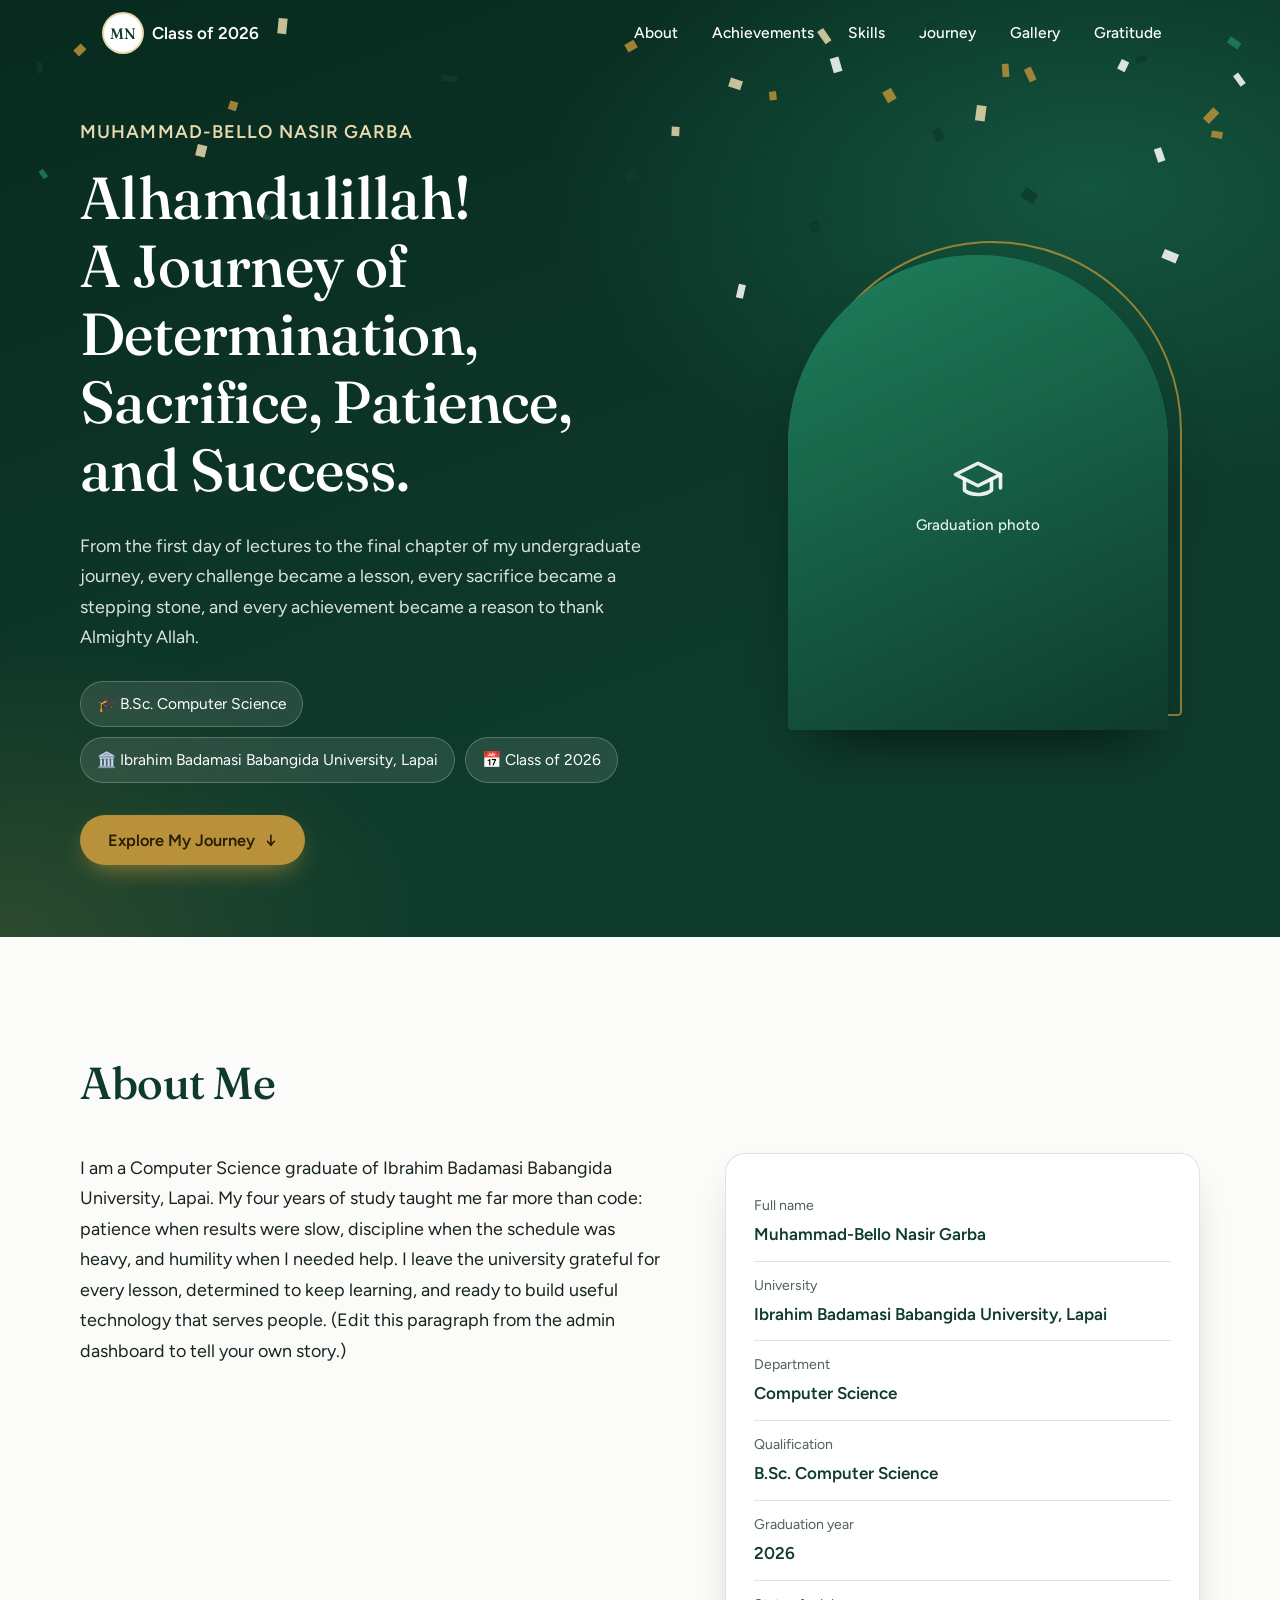
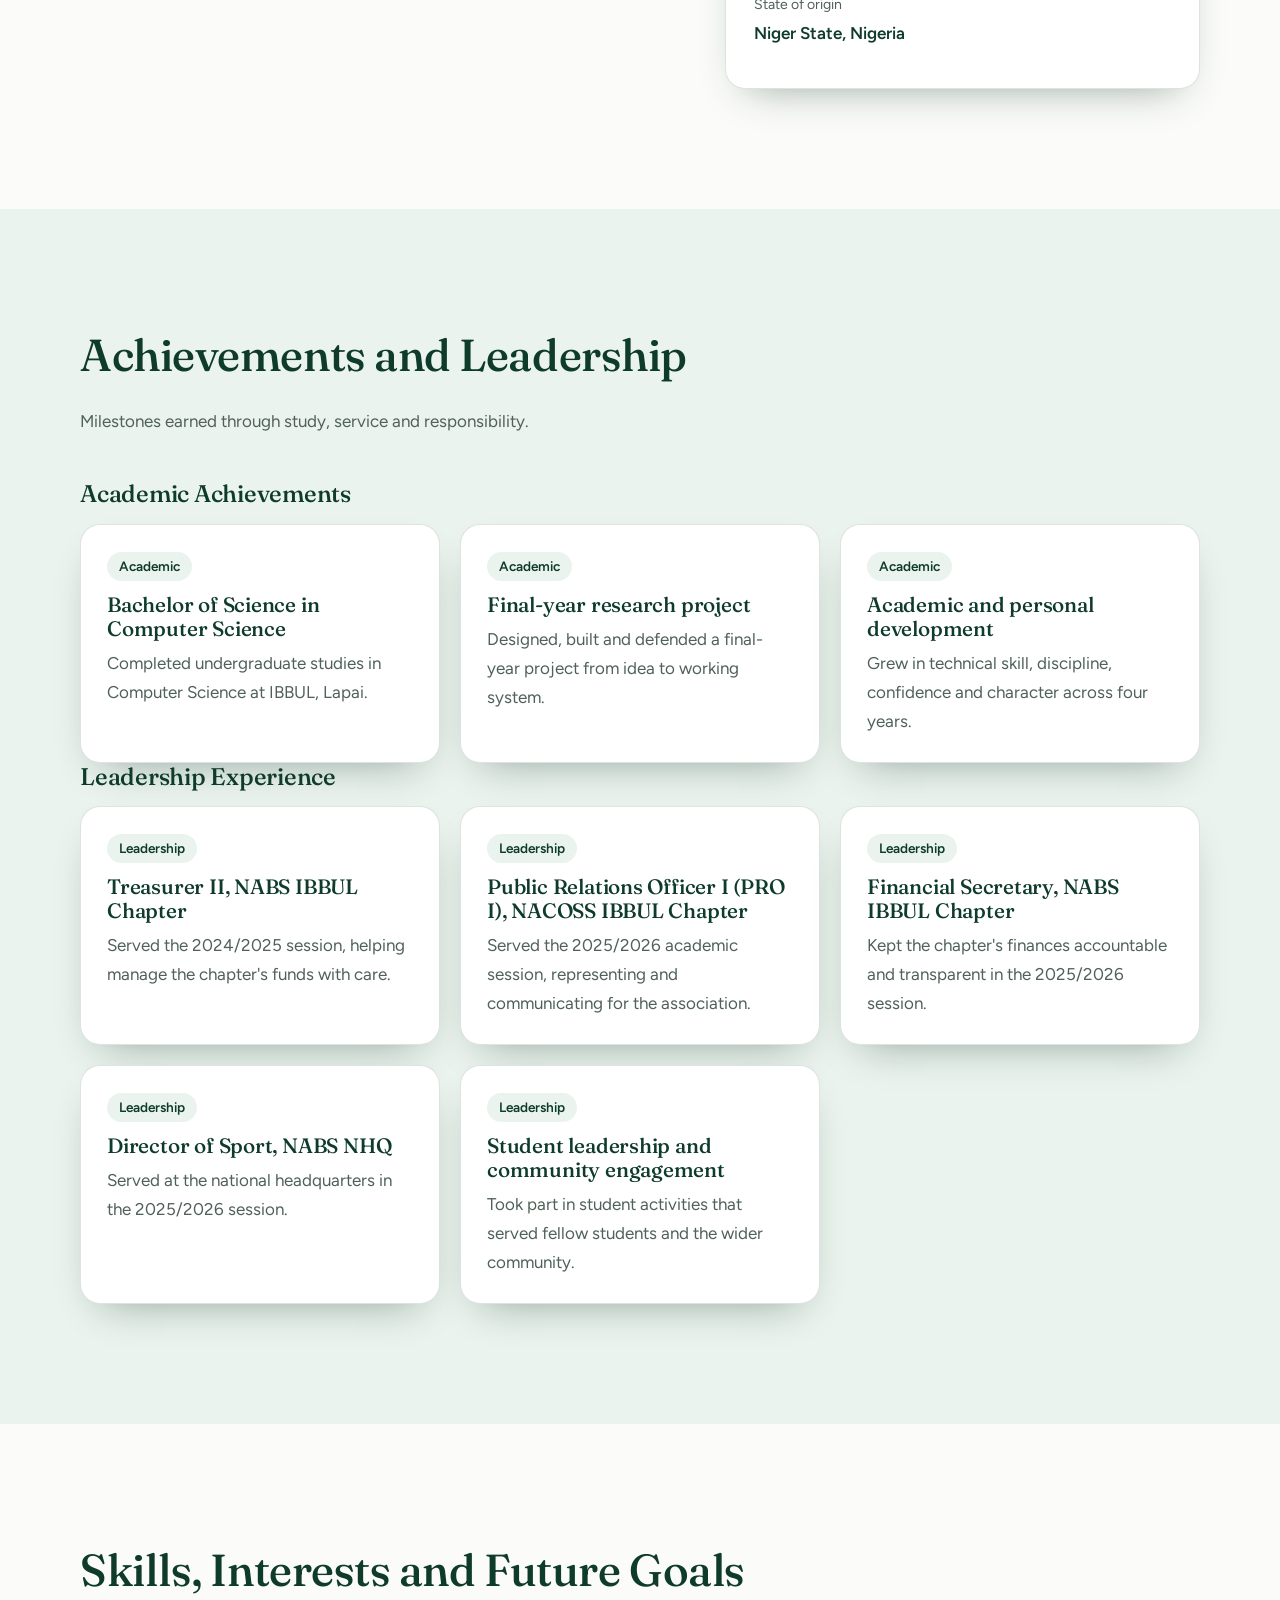
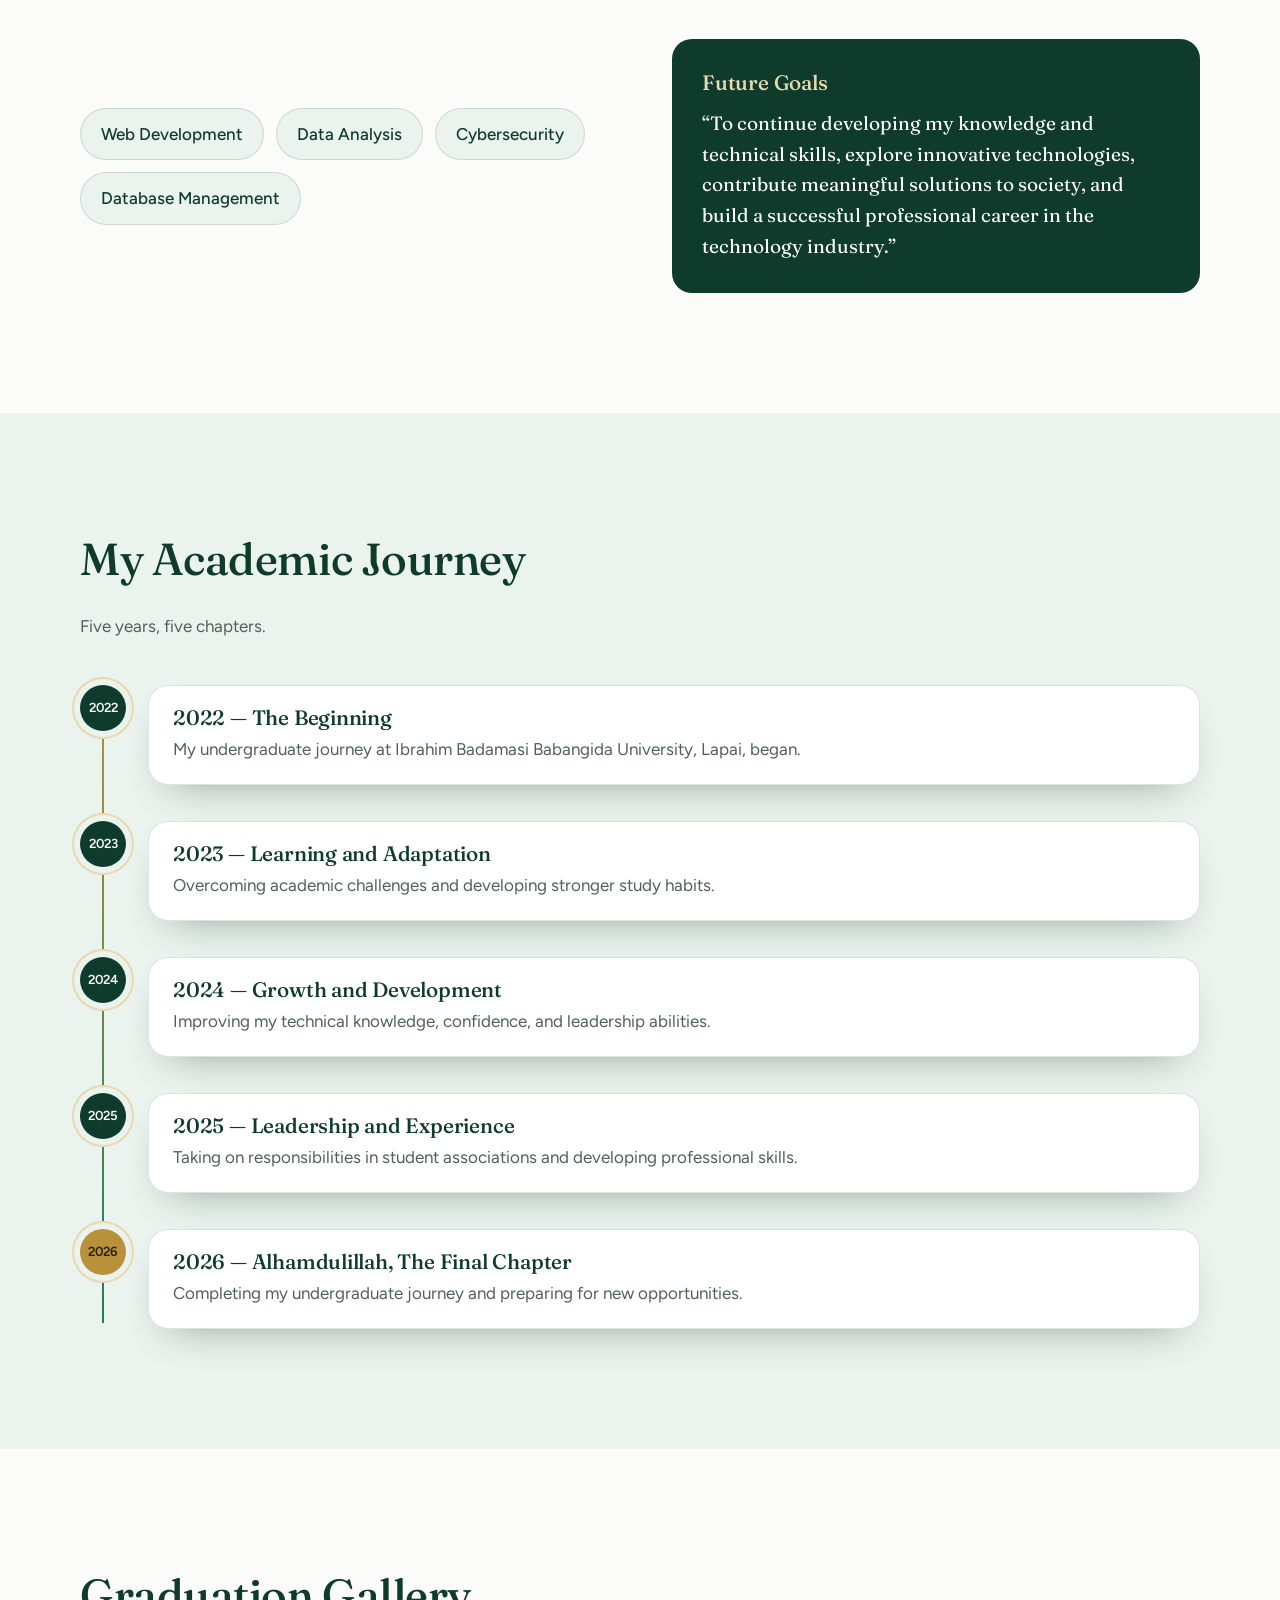
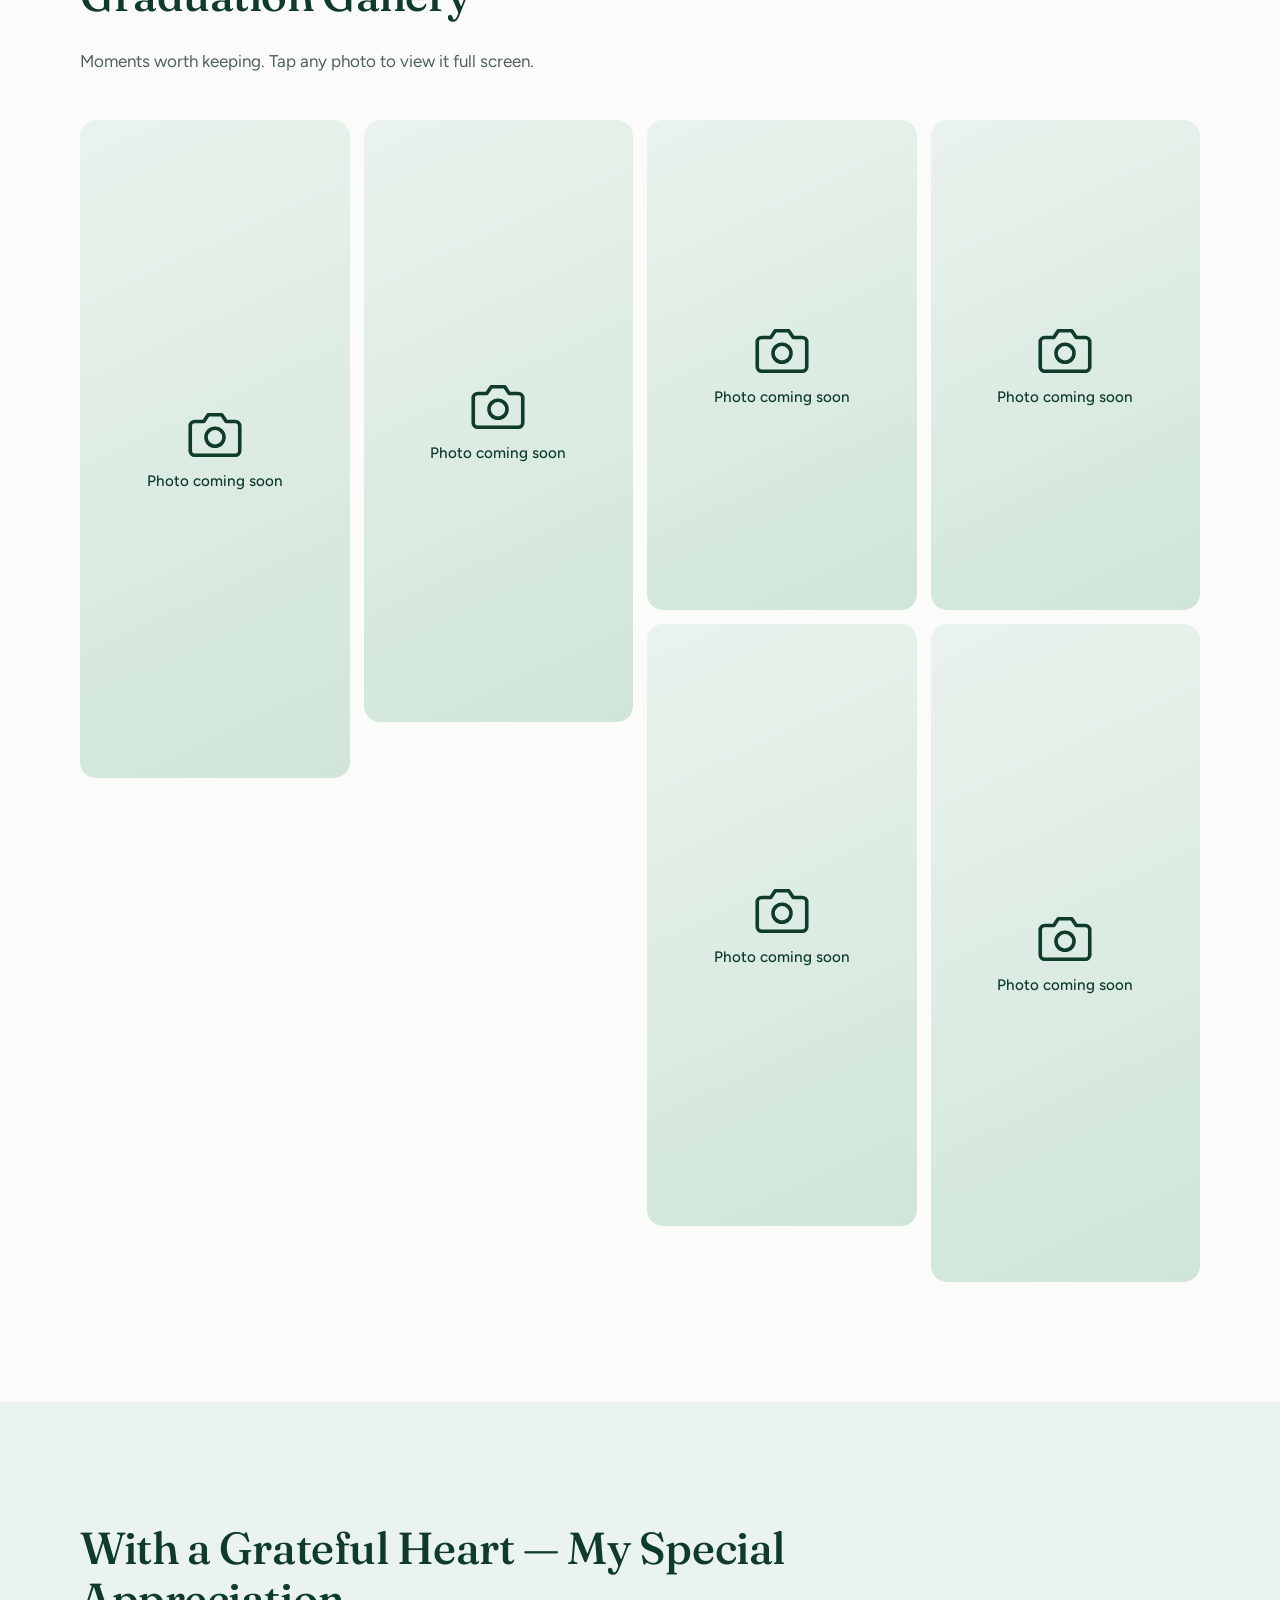
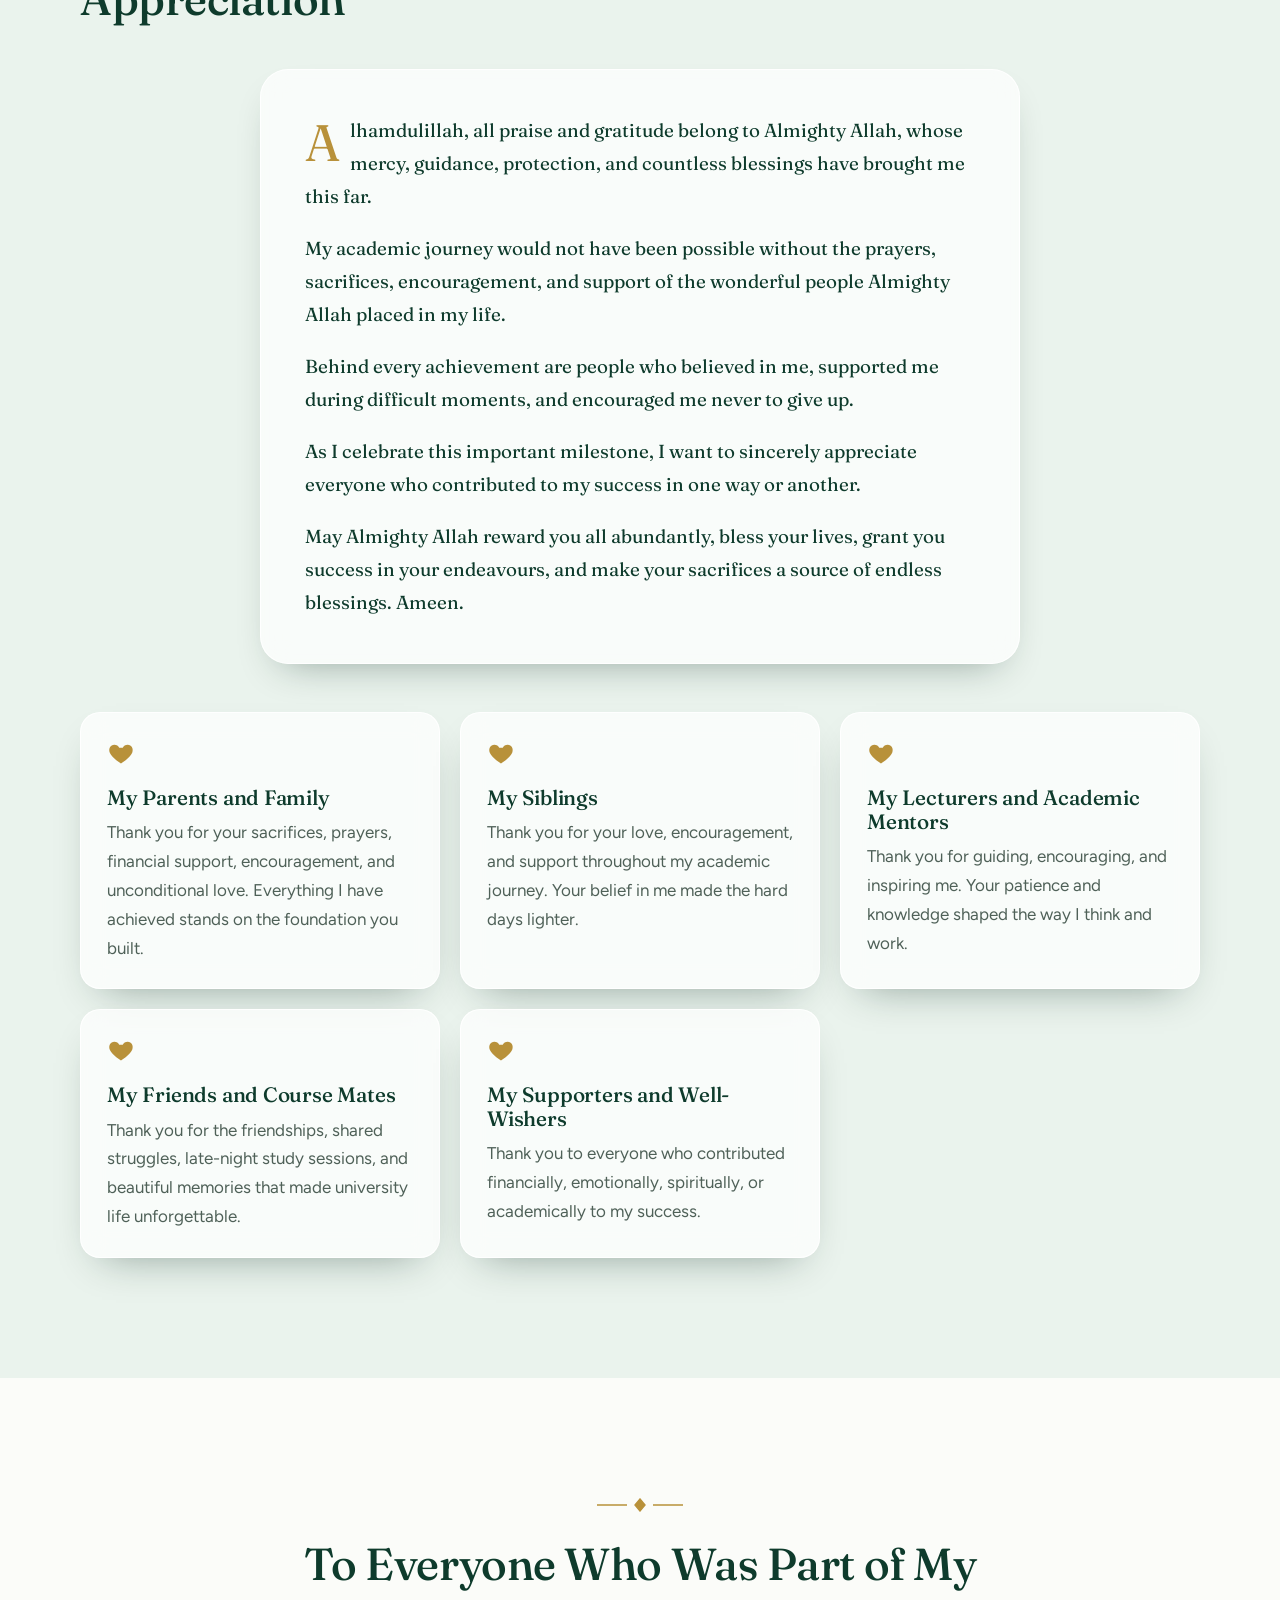
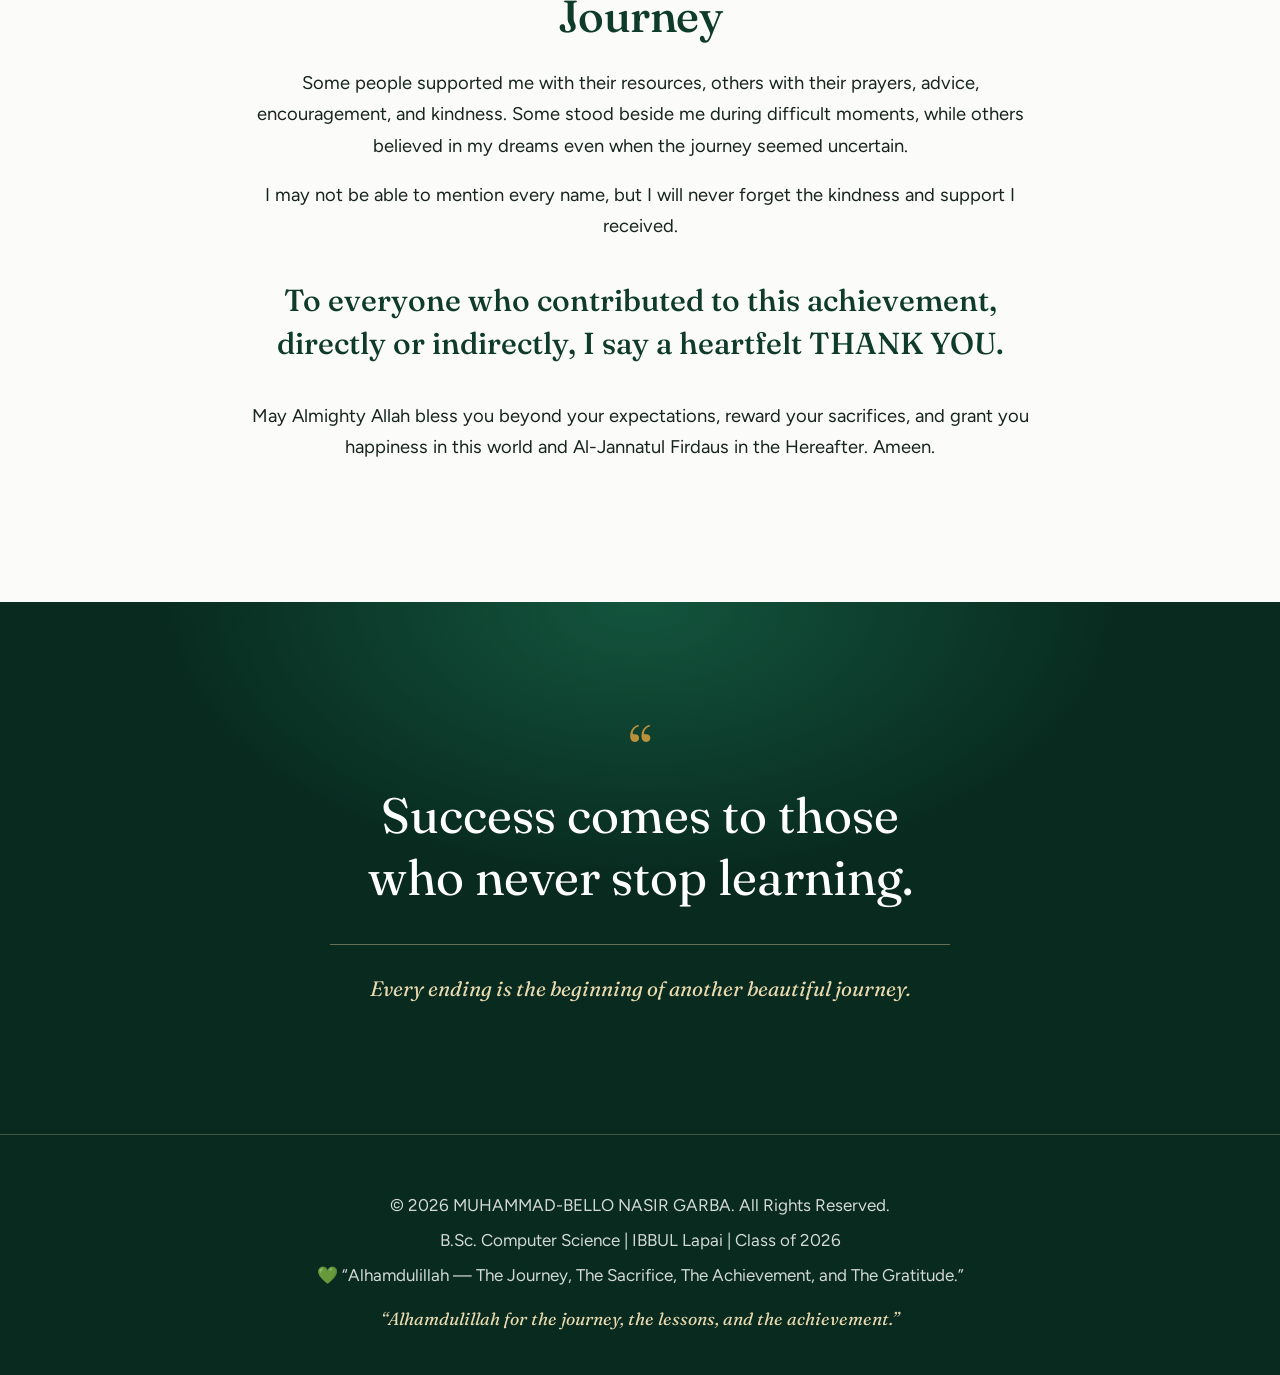
==== index.html @ a11fdb98 "Add files via upload" ====
<!doctype html>
<html lang="en">
<head>
  <meta charset="utf-8">
  <meta name="viewport" content="width=device-width, initial-scale=1">
  <meta name="theme-color" content="#0e3b2c">
  <title>🎓 MUHAMMAD-BELLO NASIR GARBA | CLASS OF 2026</title>
  <meta name="description" content="Graduation portfolio of Muhammad-Bello Nasir Garba, B.Sc. Computer Science, Ibrahim Badamasi Babangida University, Lapai. Class of 2026.">
  <meta property="og:type" content="website">
  <meta property="og:title" content="MUHAMMAD-BELLO NASIR GARBA | CLASS OF 2026">
  <meta property="og:description" content="B.Sc. Computer Science, IBBUL Lapai. Alhamdulillah for the journey, the lessons, and the achievement.">
  <link rel="icon" href="data:image/svg+xml,%3Csvg xmlns='http://www.w3.org/2000/svg' viewBox='0 0 64 64'%3E%3Crect width='64' height='64' rx='14' fill='%230e3b2c'/%3E%3Cpath d='M32 16 8 28l24 12 24-12z' fill='%23fff'/%3E%3Cpath d='M18 35v9c0 3 6 7 14 7s14-4 14-7v-9l-14 7z' fill='%23b8913a'/%3E%3C/svg%3E">
  <link rel="preconnect" href="https://fonts.googleapis.com">
  <link rel="preconnect" href="https://fonts.gstatic.com" crossorigin>
  <link rel="stylesheet" href="https://fonts.googleapis.com/css2?family=Figtree:wght@400;500;600&family=Fraunces:opsz,wght@9..144,400;9..144,500;9..144,600&display=swap">
  <link rel="stylesheet" href="style.css">
</head>
<body>
  <a class="skip-link" href="#main">Skip to content</a>
  <div id="preview-banner" class="preview-banner" hidden>Preview of unpublished changes. Visitors cannot see this yet.</div>

  <header class="site-header" id="top">
    <nav class="nav" aria-label="Main">
      <a class="brand" href="#top" aria-label="Back to top"><span class="brand-mark" aria-hidden="true">MN</span><span class="brand-text">Class of 2026</span></a>
      <button class="nav-toggle" aria-expanded="false" aria-controls="nav-links" aria-label="Menu"><span></span><span></span></button>
      <ul class="nav-links" id="nav-links">
        <li><a href="#about">About</a></li>
        <li><a href="#achievements">Achievements</a></li>
        <li><a href="#skills">Skills</a></li>
        <li><a href="#journey">Journey</a></li>
        <li><a href="#gallery">Gallery</a></li>
        <li><a href="#gratitude">Gratitude</a></li>
      </ul>
    </nav>
  </header>

  <main id="main">
    <section class="hero" id="hero" aria-labelledby="hero-name"></section>
    <section class="section" id="about" aria-labelledby="about-title"></section>
    <section class="section tinted" id="achievements" aria-labelledby="ach-title"></section>
    <section class="section" id="skills" aria-labelledby="skills-title"></section>
    <section class="section tinted" id="journey" aria-labelledby="journey-title"></section>
    <section class="section" id="gallery" aria-labelledby="gallery-title"></section>
    <section class="section tinted" id="gratitude" aria-labelledby="gratitude-title"></section>
    <section class="section" id="thanks" aria-labelledby="thanks-title"></section>
    <section class="quotes" id="quotes" aria-label="Inspirational quotes"></section>
  </main>

  <footer class="footer" id="footer"></footer>

  <div class="lightbox" id="lightbox" role="dialog" aria-modal="true" aria-label="Photo viewer" hidden>
    <button class="lb-btn lb-close" aria-label="Close">&times;</button>
    <button class="lb-btn lb-prev" aria-label="Previous photo">&#8249;</button>
    <figure class="lb-figure"><img id="lb-img" alt=""><figcaption id="lb-cap"></figcaption></figure>
    <button class="lb-btn lb-next" aria-label="Next photo">&#8250;</button>
  </div>

  <canvas id="confetti" aria-hidden="true"></canvas>

  <script src="config.js"></script>
  <script src="default-content.js"></script>
  <script src="site.js" defer></script>
</body>
</html>
---- style.css ----
/* ===== Tokens (edit these to retheme the whole site) ===== */
:root {
  --forest: #0e3b2c;
  --forest-deep: #082a1f;
  --emerald: #1e7f5c;
  --mist: #eaf3ed;
  --ivory: #fbfcf9;
  --white: #ffffff;
  --gold: #b8913a;
  --gold-soft: #e9d9ae;
  --ink: #17241e;
  --muted: #4f6158;
  --line: rgba(14, 59, 44, 0.14);

  --font-display: "Fraunces", Georgia, "Times New Roman", serif;
  --font-body: "Figtree", system-ui, -apple-system, "Segoe UI", Roboto, sans-serif;

  --radius: 20px;
  --shadow: 0 18px 40px -22px rgba(8, 42, 31, 0.45);
  --wrap: 1120px;
  --ease: cubic-bezier(0.22, 0.8, 0.28, 1);
}

*, *::before, *::after { box-sizing: border-box; }
html { scroll-behavior: smooth; scroll-padding-top: 76px; -webkit-text-size-adjust: 100%; }
body {
  margin: 0; background: var(--ivory); color: var(--ink);
  font: 400 1.0625rem/1.7 var(--font-body);
  -webkit-font-smoothing: antialiased; overflow-x: hidden;
  animation: page-in 0.7s var(--ease) both;
}
@keyframes page-in { from { opacity: 0; } to { opacity: 1; } }
img { max-width: 100%; display: block; }
a { color: var(--emerald); }
h1, h2, h3 { font-family: var(--font-display); font-weight: 500; line-height: 1.15; margin: 0 0 0.6em; color: var(--forest); letter-spacing: -0.01em; }
h2 { font-size: clamp(1.9rem, 4.2vw, 2.8rem); }
h3 { font-size: 1.3rem; }
p { margin: 0 0 1em; }
:focus-visible { outline: 3px solid var(--gold); outline-offset: 3px; border-radius: 6px; }
.skip-link { position: absolute; left: -999px; top: 8px; background: var(--forest); color: #fff; padding: 10px 16px; border-radius: 8px; z-index: 100; }
.skip-link:focus { left: 8px; }
.preview-banner { position: sticky; top: 0; z-index: 60; background: var(--gold); color: #2b2100; text-align: center; padding: 8px 12px; font-weight: 600; font-size: 0.95rem; }

/* ===== Header ===== */
.site-header { position: fixed; inset: 0 0 auto 0; z-index: 50; transition: background 0.3s, box-shadow 0.3s; }
.site-header.scrolled { background: rgba(251, 252, 249, 0.86); backdrop-filter: blur(14px); -webkit-backdrop-filter: blur(14px); box-shadow: 0 1px 0 var(--line); }
.nav { max-width: var(--wrap); margin: 0 auto; padding: 12px 24px; display: flex; align-items: center; justify-content: space-between; }
.brand { display: flex; align-items: center; gap: 10px; text-decoration: none; color: var(--forest); font-weight: 600; }
.brand-mark { width: 38px; height: 38px; border-radius: 50%; background: var(--forest); color: #fff; display: grid; place-items: center; font: 500 0.95rem var(--font-display); box-shadow: 0 0 0 2px var(--gold-soft); }
.nav-links { display: flex; gap: 6px; list-style: none; margin: 0; padding: 0; }
.nav-links a { display: block; padding: 8px 14px; border-radius: 999px; text-decoration: none; color: var(--forest); font-weight: 500; font-size: 0.97rem; transition: background 0.2s, color 0.2s; }
.nav-links a:hover { background: var(--forest); color: #fff; }
.nav-toggle { display: none; width: 44px; height: 44px; border: 0; border-radius: 12px; background: var(--forest); cursor: pointer; position: relative; }
.nav-toggle span { position: absolute; left: 12px; right: 12px; height: 2px; background: #fff; transition: transform 0.25s, top 0.25s; }
.nav-toggle span:first-child { top: 17px; } .nav-toggle span:last-child { top: 25px; }
.nav-toggle[aria-expanded="true"] span:first-child { top: 21px; transform: rotate(45deg); }
.nav-toggle[aria-expanded="true"] span:last-child { top: 21px; transform: rotate(-45deg); }

/* Header sits on the dark hero until the page scrolls */
.site-header:not(.scrolled) .brand { color: #fff; }
.site-header:not(.scrolled) .brand-mark { background: #fff; color: var(--forest); }
.site-header:not(.scrolled) .nav-toggle { background: rgba(255, 255, 255, 0.14); border: 1px solid rgba(255, 255, 255, 0.45); }
@media (min-width: 881px) {
  .site-header:not(.scrolled) .nav-links a { color: #fff; }
  .site-header:not(.scrolled) .nav-links a:hover { background: rgba(255, 255, 255, 0.18); }
}

/* ===== Hero ===== */
.hero {
  position: relative; min-height: 100svh; display: grid; align-items: center; overflow: hidden;
  padding: 120px 24px 72px;
  background:
    radial-gradient(900px 520px at 85% 20%, rgba(30, 127, 92, 0.45), transparent 60%),
    radial-gradient(700px 500px at 0% 100%, rgba(184, 145, 58, 0.18), transparent 60%),
    linear-gradient(160deg, var(--forest-deep), var(--forest) 70%);
  color: #fff;
}
.hero-inner { max-width: var(--wrap); margin: 0 auto; width: 100%; display: grid; grid-template-columns: 1.15fr 0.85fr; gap: clamp(32px, 6vw, 80px); align-items: center; }
.hero h1 { color: #fff; font-size: clamp(2.1rem, 5vw, 3.7rem); margin-bottom: 0.45em; text-wrap: balance; }
.hero-name { font: 600 clamp(0.95rem, 1.6vw, 1.15rem)/1.4 var(--font-body); letter-spacing: 0.06em; color: var(--gold-soft); margin: 0 0 18px; }
.hero-sub { color: rgba(255, 255, 255, 0.86); font-size: 1.12rem; max-width: 54ch; margin-bottom: 28px; }
.hero-facts { display: flex; flex-wrap: wrap; gap: 10px; margin: 0 0 32px; padding: 0; list-style: none; }
.hero-facts li { padding: 9px 16px; border-radius: 999px; background: rgba(255, 255, 255, 0.1); border: 1px solid rgba(255, 255, 255, 0.22); backdrop-filter: blur(10px); -webkit-backdrop-filter: blur(10px); font-size: 0.97rem; }

.btn { display: inline-flex; align-items: center; gap: 10px; padding: 15px 28px; border-radius: 999px; border: 0; background: var(--gold); color: #261c00; font: 600 1.02rem var(--font-body); text-decoration: none; cursor: pointer; position: relative; overflow: hidden; transition: transform 0.25s var(--ease), box-shadow 0.25s; box-shadow: 0 10px 26px -10px rgba(184, 145, 58, 0.9); }
.btn::after { content: ""; position: absolute; inset: 0; background: linear-gradient(105deg, transparent 30%, rgba(255, 255, 255, 0.45) 50%, transparent 70%); transform: translateX(-120%); animation: shine 3.8s 1.6s infinite; }
@keyframes shine { 0%, 60% { transform: translateX(-120%); } 100% { transform: translateX(120%); } }
.btn:hover { transform: translateY(-2px); box-shadow: 0 16px 30px -12px rgba(184, 145, 58, 1); }
.btn .chev { transition: transform 0.25s; } .btn:hover .chev { transform: translateY(3px); }

/* The one memorable shape: an arch, like a doorway to the next chapter */
.arch-wrap { position: relative; width: min(100%, 380px); margin-inline: auto; justify-self: center; }
.arch-wrap::before { content: ""; position: absolute; inset: -14px -14px 14px 14px; border: 2px solid var(--gold); border-radius: 999px 999px 24px 24px; opacity: 0.8; }
.arch { position: relative; aspect-ratio: 4 / 5; border-radius: 999px 999px 24px 24px; overflow: hidden; background: var(--emerald); box-shadow: 0 30px 60px -28px rgba(0, 0, 0, 0.7); }
.arch img { width: 100%; height: 100%; object-fit: cover; }
.hero-reveal { animation: rise 0.9s var(--ease) both; }
.hero-reveal.d1 { animation-delay: 0.1s; } .hero-reveal.d2 { animation-delay: 0.22s; } .hero-reveal.d3 { animation-delay: 0.34s; } .hero-reveal.d4 { animation-delay: 0.46s; }
@keyframes rise { from { opacity: 0; transform: translateY(22px); } to { opacity: 1; transform: none; } }

/* Placeholder (shown until real photos are uploaded) */
.ph { width: 100%; height: 100%; display: grid; place-content: center; justify-items: center; gap: 10px; text-align: center; padding: 18px; color: rgba(255, 255, 255, 0.9);
  background: linear-gradient(155deg, #1e7f5c, #0e3b2c); font: 500 0.95rem var(--font-body); }
.ph svg { width: 54px; height: 54px; }
.ph.light { background: linear-gradient(155deg, #eaf3ed, #cfe5d7); color: var(--forest); }

/* ===== Sections ===== */
.section { padding: clamp(72px, 10vw, 120px) 24px; }
.section.tinted { background: var(--mist); }
.wrap { max-width: var(--wrap); margin: 0 auto; }
.section-head { max-width: 720px; margin-bottom: 44px; }
.section-head p { color: var(--muted); }
.reveal { opacity: 0; transform: translateY(18px); transition: opacity 0.7s var(--ease), transform 0.7s var(--ease); }
.reveal.in { opacity: 1; transform: none; }

/* About */
.about-grid { display: grid; grid-template-columns: 1.1fr 0.9fr; gap: clamp(28px, 5vw, 64px); align-items: start; }
.about-text { font-size: 1.12rem; }
.facts { margin: 0; padding: 28px; border-radius: var(--radius); background: var(--white); border: 1px solid var(--line); box-shadow: var(--shadow); }
.facts div { padding: 12px 0; border-bottom: 1px solid var(--line); }
.facts div:last-child { border-bottom: 0; }
.facts dt { font-size: 0.88rem; color: var(--muted); }
.facts dd { margin: 2px 0 0; font-weight: 600; color: var(--forest); }
.about-photo { margin-bottom: 20px; border-radius: var(--radius); overflow: hidden; aspect-ratio: 4/3; }
.about-photo img { width: 100%; height: 100%; object-fit: cover; }

/* Cards */
.cards { display: grid; grid-template-columns: repeat(auto-fit, minmax(270px, 1fr)); gap: 20px; }
.card { background: var(--white); border: 1px solid var(--line); border-radius: var(--radius); padding: 26px; box-shadow: var(--shadow); transition: transform 0.3s var(--ease), border-color 0.3s; }
.card:hover { transform: translateY(-4px); border-color: var(--gold); }
.card h3 { margin-bottom: 0.4em; }
.card p:last-child { margin-bottom: 0; color: var(--muted); }
.card .tag { display: inline-block; margin-bottom: 12px; padding: 3px 12px; border-radius: 999px; background: var(--mist); color: var(--forest); font-weight: 600; font-size: 0.85rem; }
.group-title { margin: 36px 0 16px; font-size: 1.5rem; }
.group-title:first-of-type { margin-top: 0; }

/* Skills */
.skills-grid { display: grid; grid-template-columns: 1fr 1fr; gap: clamp(28px, 5vw, 64px); align-items: center; }
.chips { display: flex; flex-wrap: wrap; gap: 12px; padding: 0; margin: 0; list-style: none; }
.chips li { padding: 11px 20px; border-radius: 999px; background: var(--mist); border: 1px solid var(--line); color: var(--forest); font-weight: 500; transition: background 0.25s, color 0.25s, transform 0.25s var(--ease); }
.chips li:hover { background: var(--forest); color: #fff; transform: translateY(-2px); }
.goal { position: relative; padding: 32px 30px; border-radius: var(--radius); background: var(--forest); color: #fff; }
.goal h3 { color: var(--gold-soft); }
.goal p { margin: 0; font: 400 1.2rem/1.6 var(--font-display); }

/* Timeline (a real sequence, so years mark the steps) */
.timeline { position: relative; list-style: none; margin: 0; padding: 0; }
.timeline::before { content: ""; position: absolute; left: 22px; top: 6px; bottom: 6px; width: 2px; background: linear-gradient(var(--gold), var(--emerald)); }
.tl-item { position: relative; padding: 0 0 36px 68px; }
.tl-item:last-child { padding-bottom: 0; }
.tl-dot { position: absolute; left: 0; top: 0; width: 46px; height: 46px; border-radius: 50%; background: var(--forest); color: #fff; display: grid; place-items: center; font: 600 0.82rem var(--font-body); box-shadow: 0 0 0 6px var(--mist), 0 0 0 8px var(--gold-soft); }
.tl-item:last-child .tl-dot { background: var(--gold); color: #261c00; }
.tl-body { background: var(--white); border: 1px solid var(--line); border-radius: var(--radius); padding: 20px 24px; box-shadow: var(--shadow); }
.tl-body h3 { margin-bottom: 0.25em; } .tl-body p { margin: 0; color: var(--muted); }

/* Gallery */
.gallery { display: grid; grid-template-columns: repeat(auto-fill, minmax(230px, 1fr)); grid-auto-rows: 14px; gap: 14px; }
.g-item { grid-row: span 18; position: relative; padding: 0; border: 0; border-radius: 16px; overflow: hidden; cursor: zoom-in; background: var(--mist); }
.g-item:nth-child(3n+2) { grid-row: span 22; }
.g-item:nth-child(5n+1) { grid-row: span 24; }
.g-item img, .g-item .ph { width: 100%; height: 100%; object-fit: cover; transition: transform 0.6s var(--ease); }
.g-item:hover img, .g-item:hover .ph { transform: scale(1.05); }
.g-cap { position: absolute; inset: auto 0 0 0; padding: 28px 14px 12px; text-align: left; color: #fff; font-size: 0.95rem; background: linear-gradient(transparent, rgba(8, 42, 31, 0.78)); opacity: 0; transition: opacity 0.3s; }
.g-item:hover .g-cap, .g-item:focus-visible .g-cap { opacity: 1; }
@media (hover: none) { .g-cap { opacity: 1; } }

.lightbox { position: fixed; inset: 0; z-index: 90; background: rgba(5, 25, 18, 0.94); display: grid; grid-template-columns: 64px 1fr 64px; align-items: center; padding: 20px; animation: page-in 0.25s both; }
.lightbox[hidden] { display: none; }
.lb-figure { margin: 0; text-align: center; min-width: 0; }
.lb-figure img { max-height: 78vh; margin: 0 auto; border-radius: 12px; object-fit: contain; animation: lb-in 0.35s var(--ease); }
@keyframes lb-in { from { opacity: 0; transform: scale(0.97); } to { opacity: 1; transform: none; } }
.lb-figure figcaption { color: #fff; margin-top: 14px; min-height: 1.5em; }
.lb-btn { width: 52px; height: 52px; border: 0; border-radius: 50%; background: rgba(255, 255, 255, 0.14); color: #fff; font-size: 2rem; line-height: 1; cursor: pointer; transition: background 0.2s; }
.lb-btn:hover { background: var(--gold); color: #261c00; }
.lb-close { position: absolute; top: 16px; right: 16px; z-index: 2; }

/* Appreciation */
.passage { max-width: 760px; margin: 0 auto 48px; padding: clamp(26px, 4vw, 44px); border-radius: 28px; background: rgba(255, 255, 255, 0.7); border: 1px solid rgba(255, 255, 255, 0.9); box-shadow: var(--shadow); backdrop-filter: blur(14px); -webkit-backdrop-filter: blur(14px); }
.passage p { font: 400 1.18rem/1.75 var(--font-display); color: var(--forest); }
.passage p:first-child::first-letter { font-size: 3.2rem; float: left; line-height: 0.9; padding: 6px 10px 0 0; color: var(--gold); }
.passage p:last-child { margin-bottom: 0; }
.glass { background: rgba(255, 255, 255, 0.72); border: 1px solid rgba(255, 255, 255, 0.95); backdrop-filter: blur(12px); -webkit-backdrop-filter: blur(12px); }
.heart { width: 28px; height: 28px; color: var(--gold); margin-bottom: 10px; }
.people { display: grid; grid-template-columns: repeat(auto-fit, minmax(290px, 1fr)); gap: 22px; }
.person { border-radius: var(--radius); overflow: hidden; display: flex; flex-direction: column; box-shadow: var(--shadow); transition: transform 0.3s var(--ease); }
.person:hover { transform: translateY(-4px); }
.person-photo { aspect-ratio: 4/3; background: var(--mist); }
.person-photo img { width: 100%; height: 100%; object-fit: cover; }
.person-body { padding: 24px; }
.person .role { margin: -0.4em 0 0.9em; color: var(--emerald); font-weight: 600; font-size: 0.95rem; }
.person .msg { white-space: pre-line; }
.prayer { margin: 1em 0 0; padding: 12px 16px; border-left: 3px solid var(--gold); background: rgba(184, 145, 58, 0.1); border-radius: 0 12px 12px 0; font-style: italic; color: var(--forest); }

/* Thanks */
.thanks { max-width: 780px; margin: 0 auto; text-align: center; }
.thanks p { font-size: 1.15rem; }
.thanks p:nth-of-type(3) { font: 500 clamp(1.4rem, 3vw, 1.9rem)/1.4 var(--font-display); color: var(--forest); margin: 1.2em 0; }
.ornament { display: block; width: 90px; height: 14px; margin: 0 auto 26px; color: var(--gold); }

/* Quotes */
.quotes { padding: clamp(80px, 11vw, 130px) 24px; text-align: center; color: #fff; background: radial-gradient(700px 400px at 50% 0%, rgba(30, 127, 92, 0.5), transparent 70%), var(--forest-deep); }
.quote-main { max-width: 860px; margin: 0 auto; font: 400 clamp(1.8rem, 4.6vw, 3.1rem)/1.25 var(--font-display); text-wrap: balance; }
.quote-main::before { content: "\201C"; display: block; font-size: 4rem; line-height: 0.6; color: var(--gold); margin-bottom: 14px; }
.quote-extra { max-width: 620px; margin: 36px auto 0; padding-top: 28px; border-top: 1px solid rgba(233, 217, 174, 0.4); color: var(--gold-soft); font: italic 400 1.3rem/1.5 var(--font-display); }

/* Footer */
.footer { background: var(--forest-deep); color: rgba(255, 255, 255, 0.82); padding: 56px 24px 40px; text-align: center; border-top: 1px solid rgba(233, 217, 174, 0.25); }
.social { display: flex; justify-content: center; flex-wrap: wrap; gap: 12px; list-style: none; margin: 0 0 30px; padding: 0; }
.social a { display: grid; place-items: center; width: 48px; height: 48px; border-radius: 50%; border: 1px solid rgba(255, 255, 255, 0.28); color: #fff; transition: background 0.25s, color 0.25s, transform 0.25s var(--ease); }
.social a:hover { background: var(--gold); border-color: var(--gold); color: #261c00; transform: translateY(-3px); }
.social svg { width: 22px; height: 22px; }
.people-title { margin-top: 56px; }
.footer p { margin: 0 0 6px; }
.footer .closing { margin-top: 18px; font: italic 400 1.1rem var(--font-display); color: var(--gold-soft); }

#confetti { position: fixed; inset: 0; width: 100%; height: 100%; pointer-events: none; z-index: 80; }

/* ===== Responsive ===== */
@media (max-width: 880px) {
  .nav-toggle { display: block; }
  .nav-links { position: absolute; top: 100%; left: 16px; right: 16px; flex-direction: column; padding: 10px; border-radius: 18px; background: rgba(251, 252, 249, 0.97); box-shadow: var(--shadow); border: 1px solid var(--line); display: none; }
  .nav-links.open { display: flex; }
  .hero { padding-top: 104px; }
  .hero-inner, .about-grid, .skills-grid { grid-template-columns: 1fr; }
  .arch-wrap { order: -1; width: min(72%, 300px); }
  .lightbox { grid-template-columns: 1fr; }
  .lb-prev, .lb-next { position: absolute; bottom: 20px; z-index: 2; }
  .lb-prev { left: calc(50% - 64px); } .lb-next { right: calc(50% - 64px); }
  .lb-figure img { max-height: 70vh; }
}
@media (max-width: 480px) {
  body { font-size: 1rem; }
  .brand-text { display: none; }
  .tl-item { padding-left: 62px; }
}
@media (prefers-reduced-motion: reduce) {
  html { scroll-behavior: auto; }
  *, *::before, *::after { animation-duration: 0.001ms !important; animation-iteration-count: 1 !important; transition-duration: 0.001ms !important; }
  .reveal { opacity: 1; transform: none; }
  #confetti { display: none; }
}
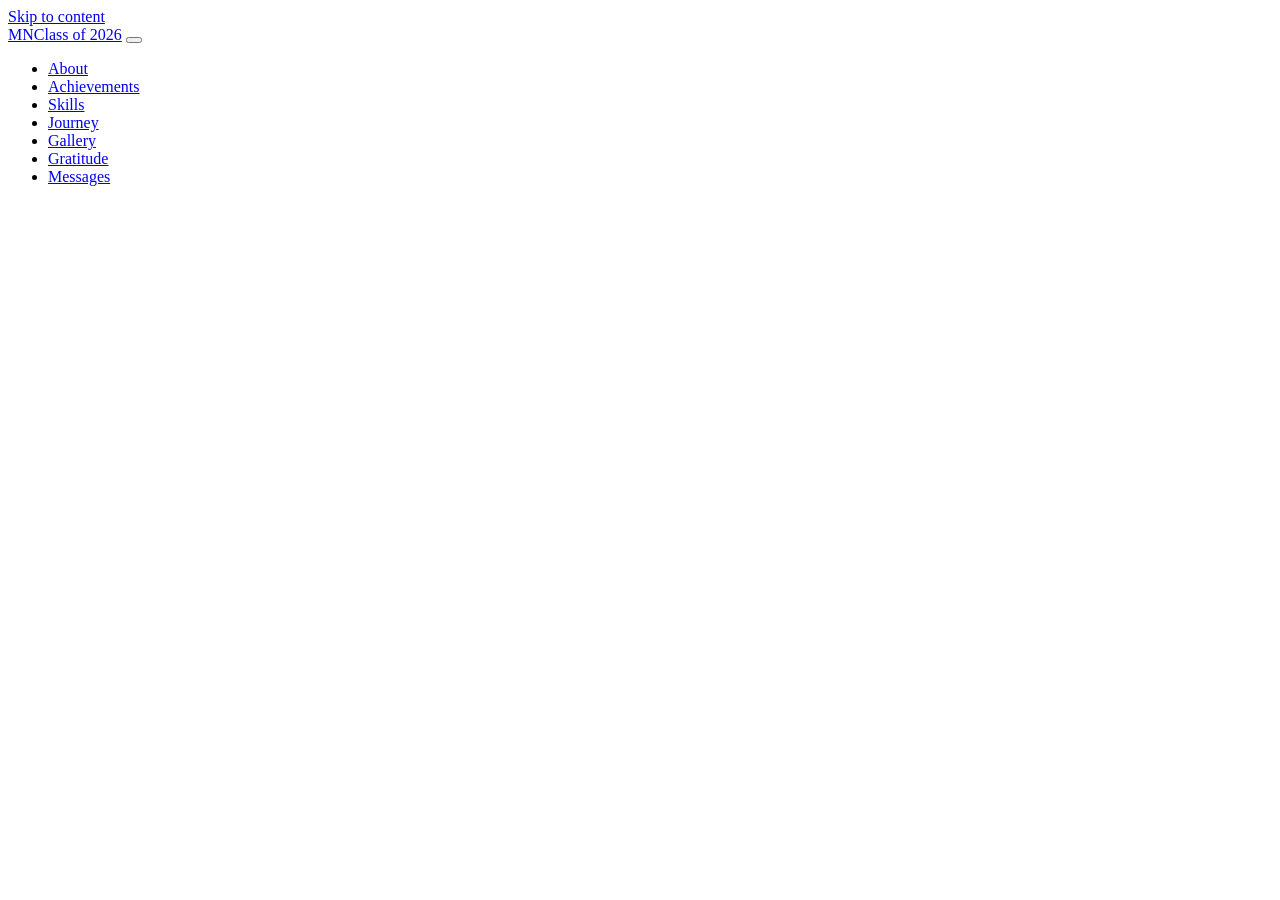
==== commit f299889d: "Add files via upload" ====
--- a/index.html
+++ b/index.html
@@ -30,6 +30,7 @@
         <li><a href="#journey">Journey</a></li>
         <li><a href="#gallery">Gallery</a></li>
         <li><a href="#gratitude">Gratitude</a></li>
+        <li><a href="#messages">Messages</a></li>
       </ul>
     </nav>
   </header>
@@ -43,6 +44,7 @@
     <section class="section" id="gallery" aria-labelledby="gallery-title"></section>
     <section class="section tinted" id="gratitude" aria-labelledby="gratitude-title"></section>
     <section class="section" id="thanks" aria-labelledby="thanks-title"></section>
+    <section class="section tinted" id="messages" aria-labelledby="messages-title"></section>
     <section class="quotes" id="quotes" aria-label="Inspirational quotes"></section>
   </main>
 
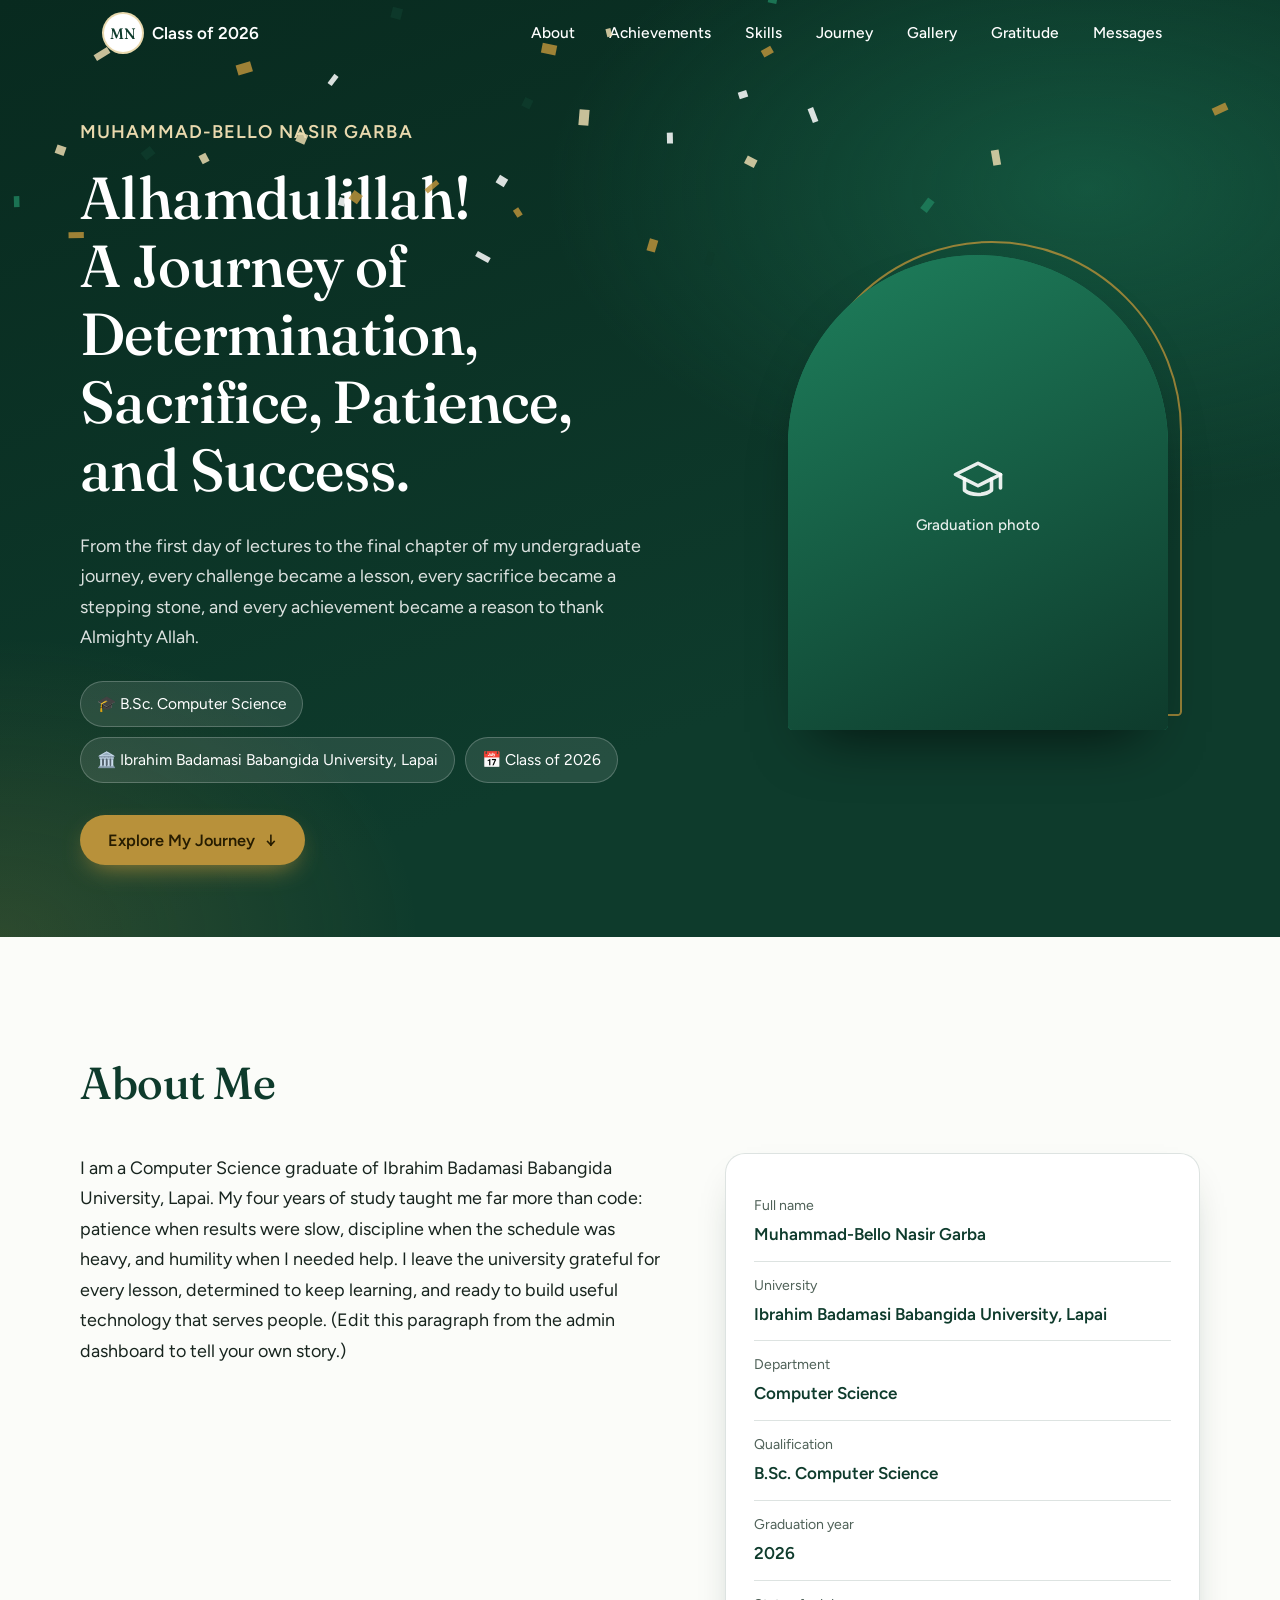
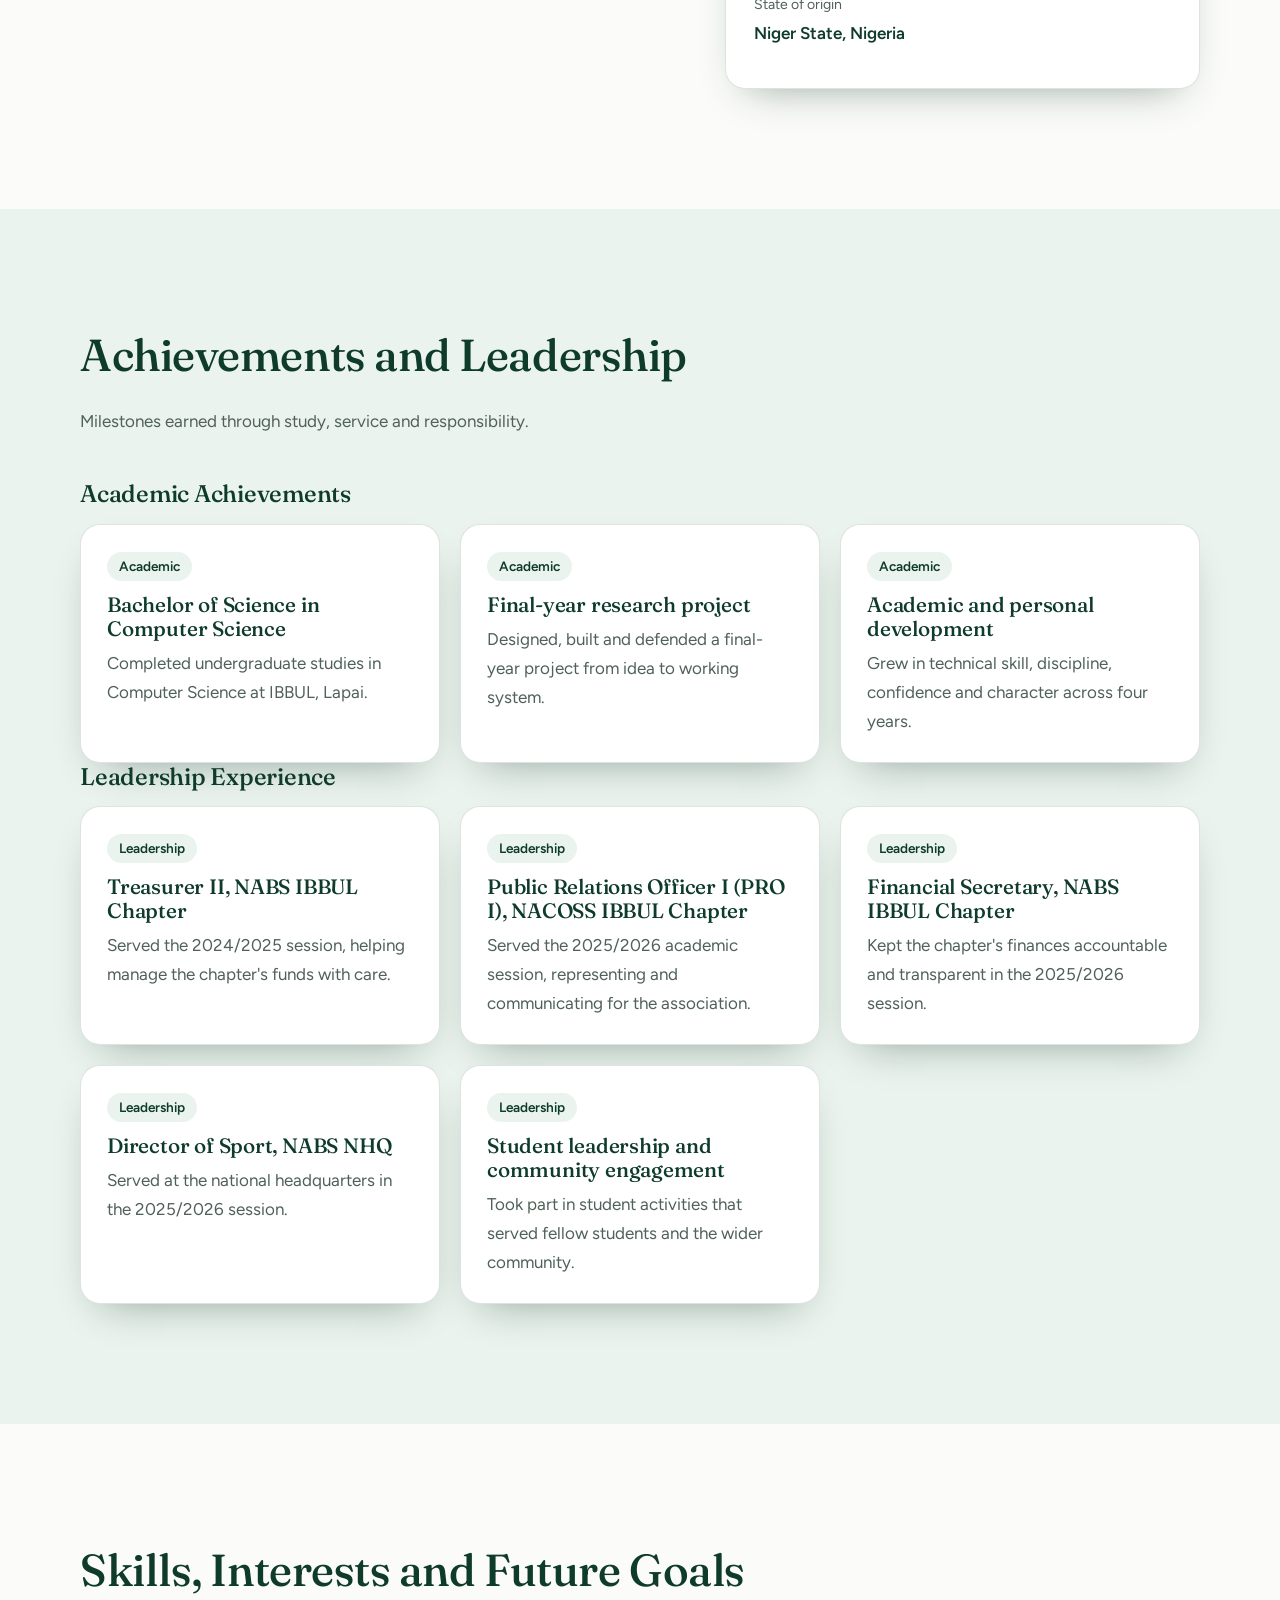
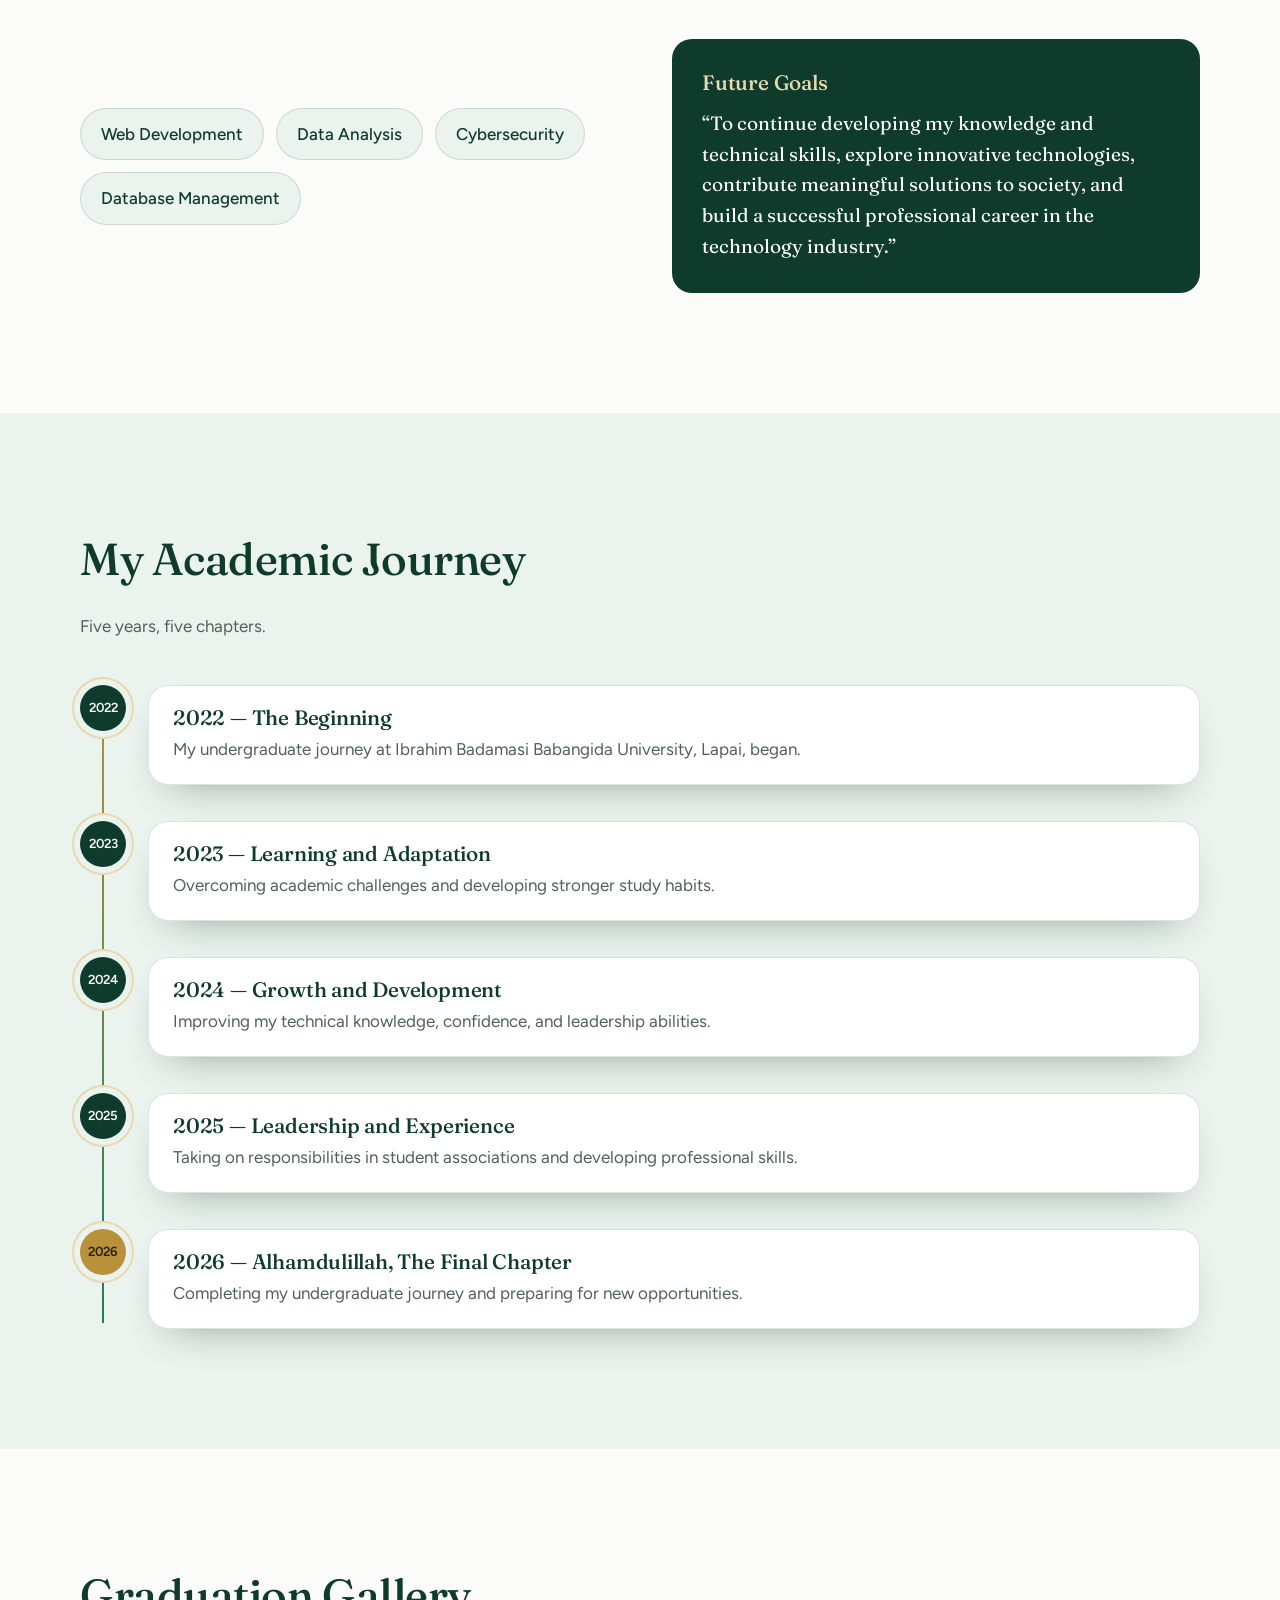
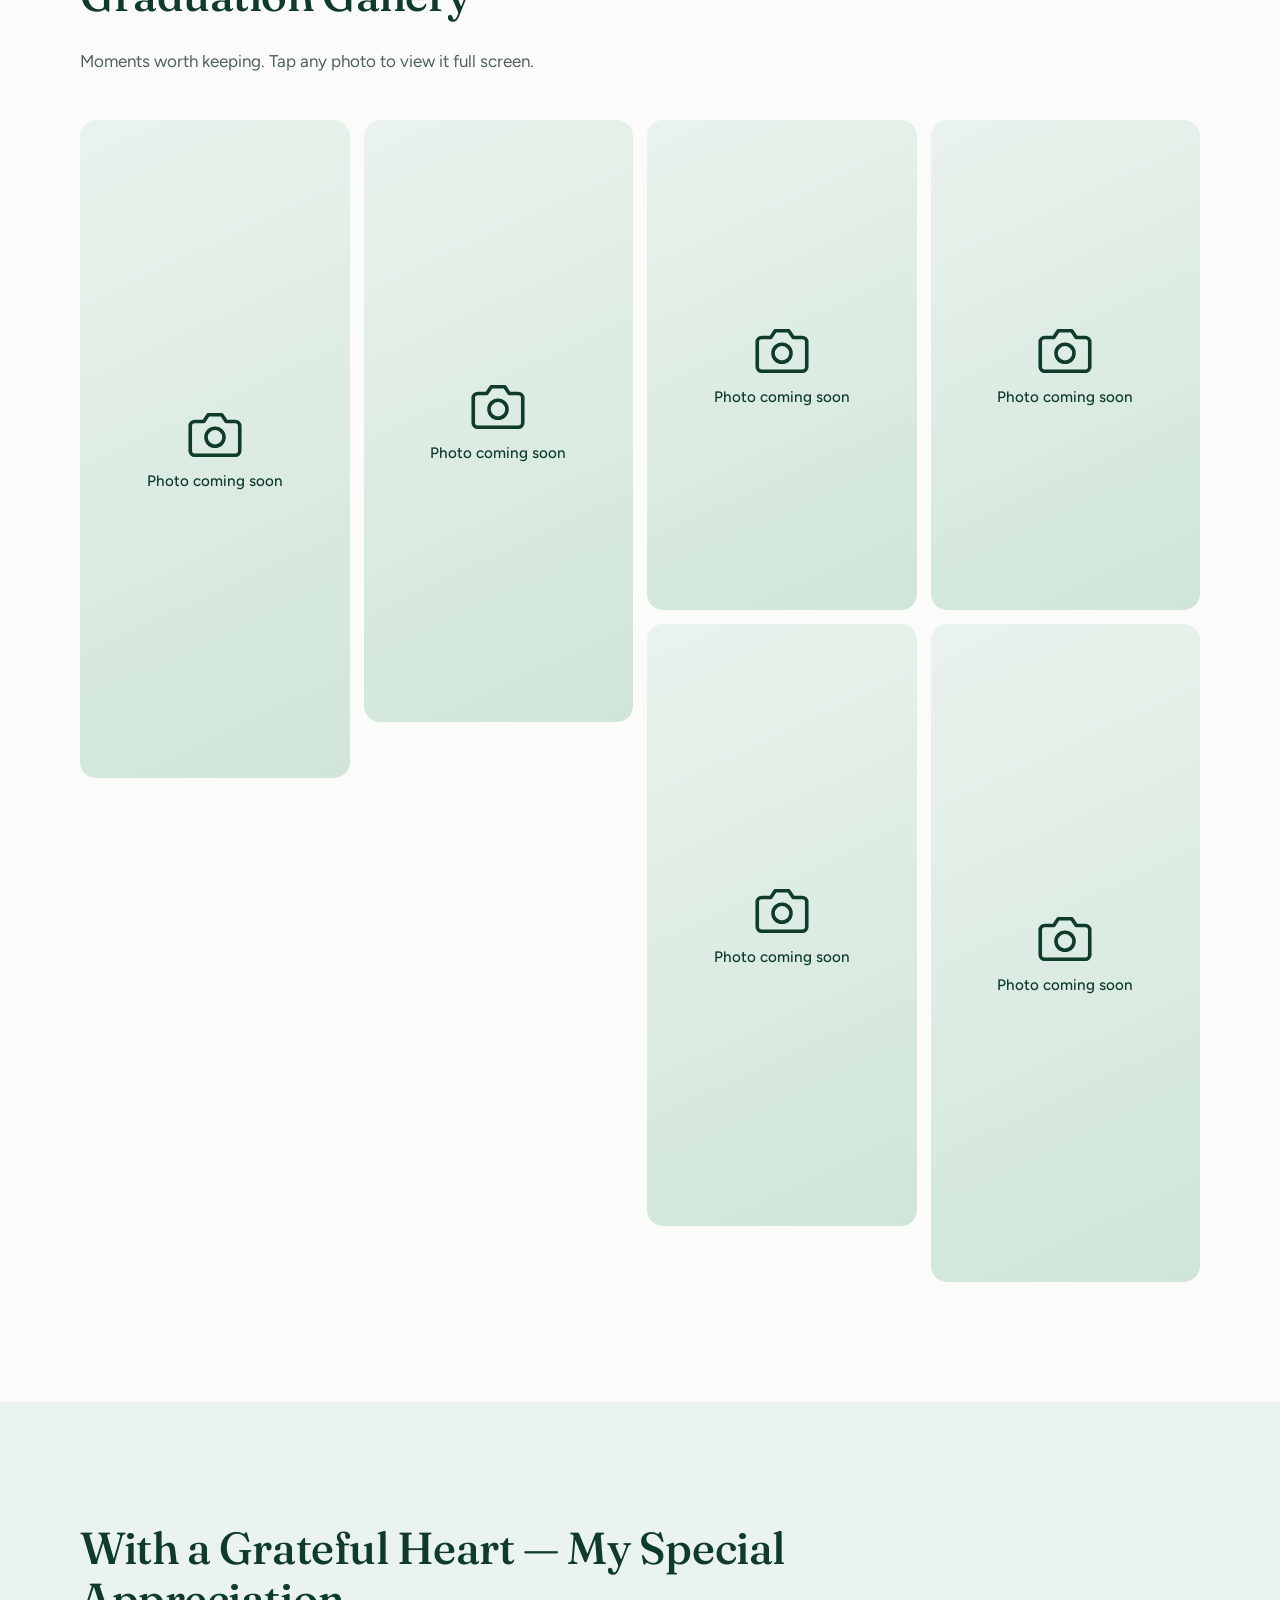
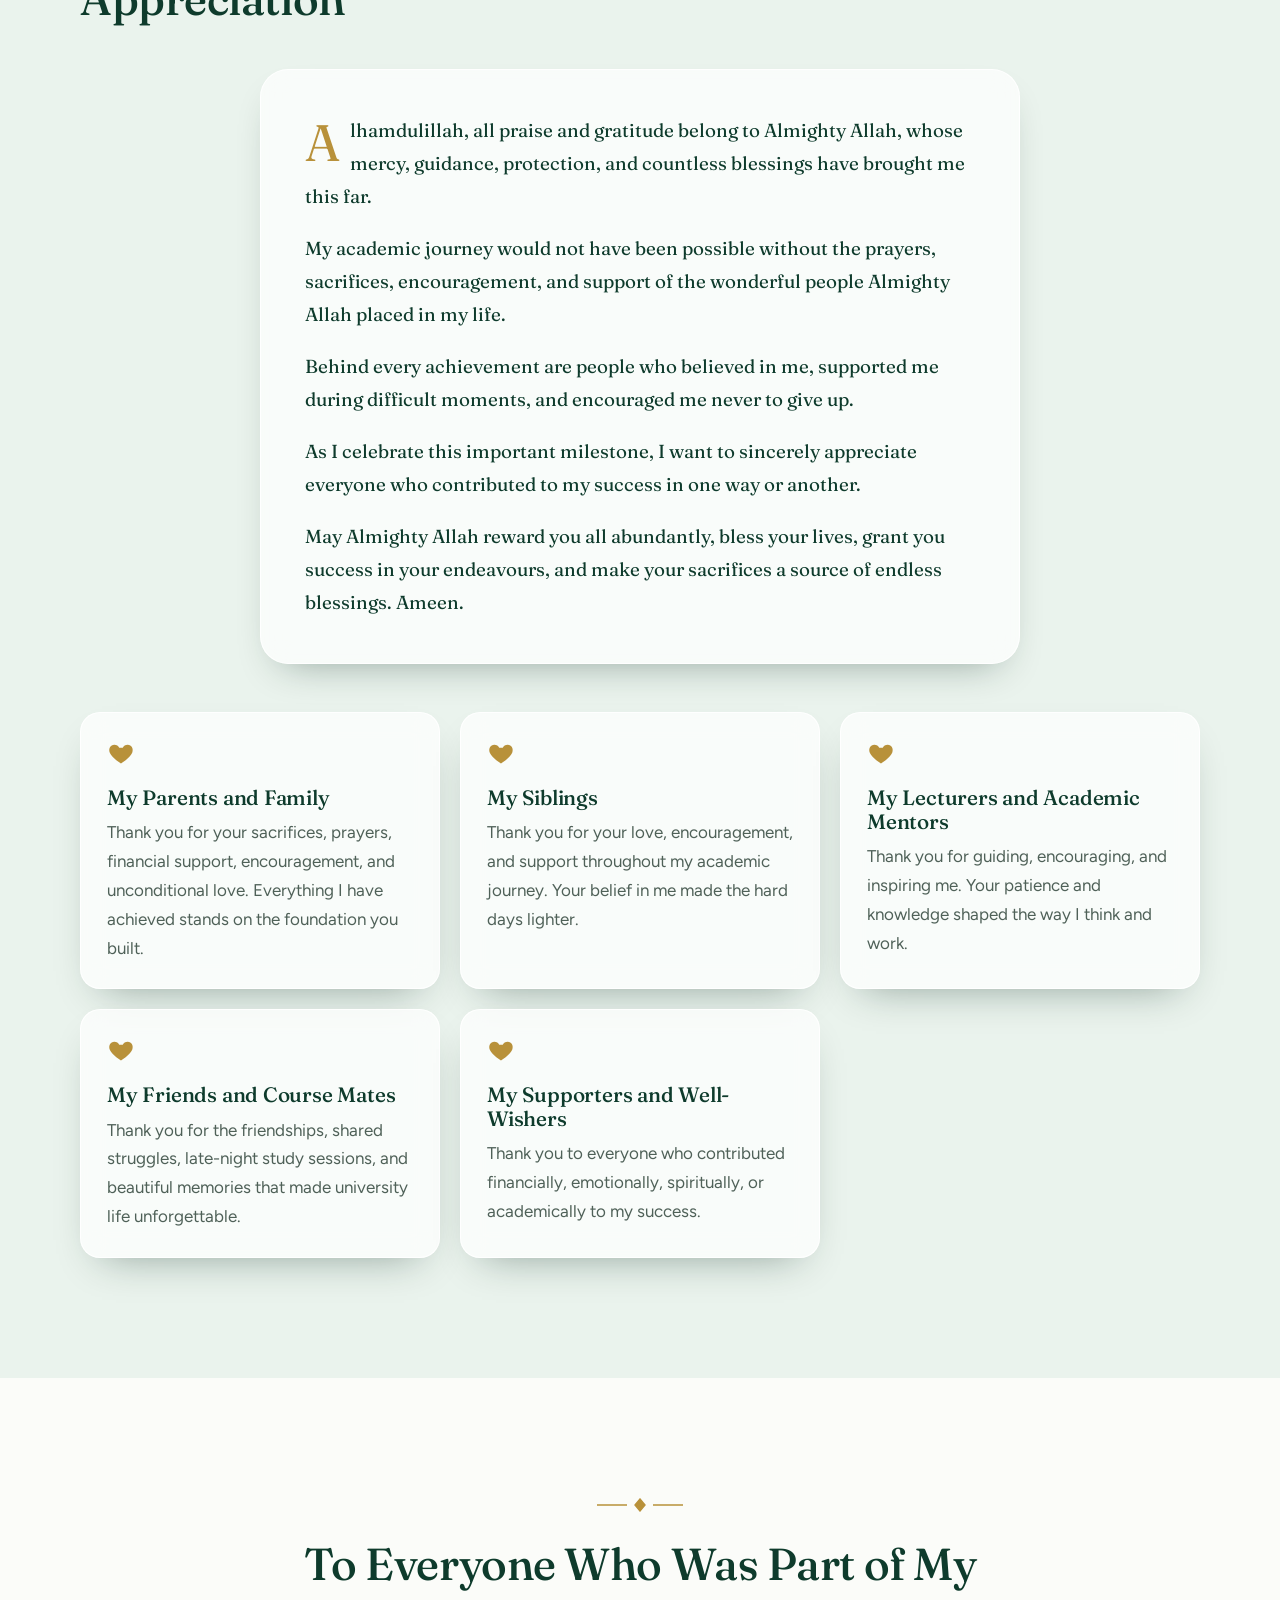
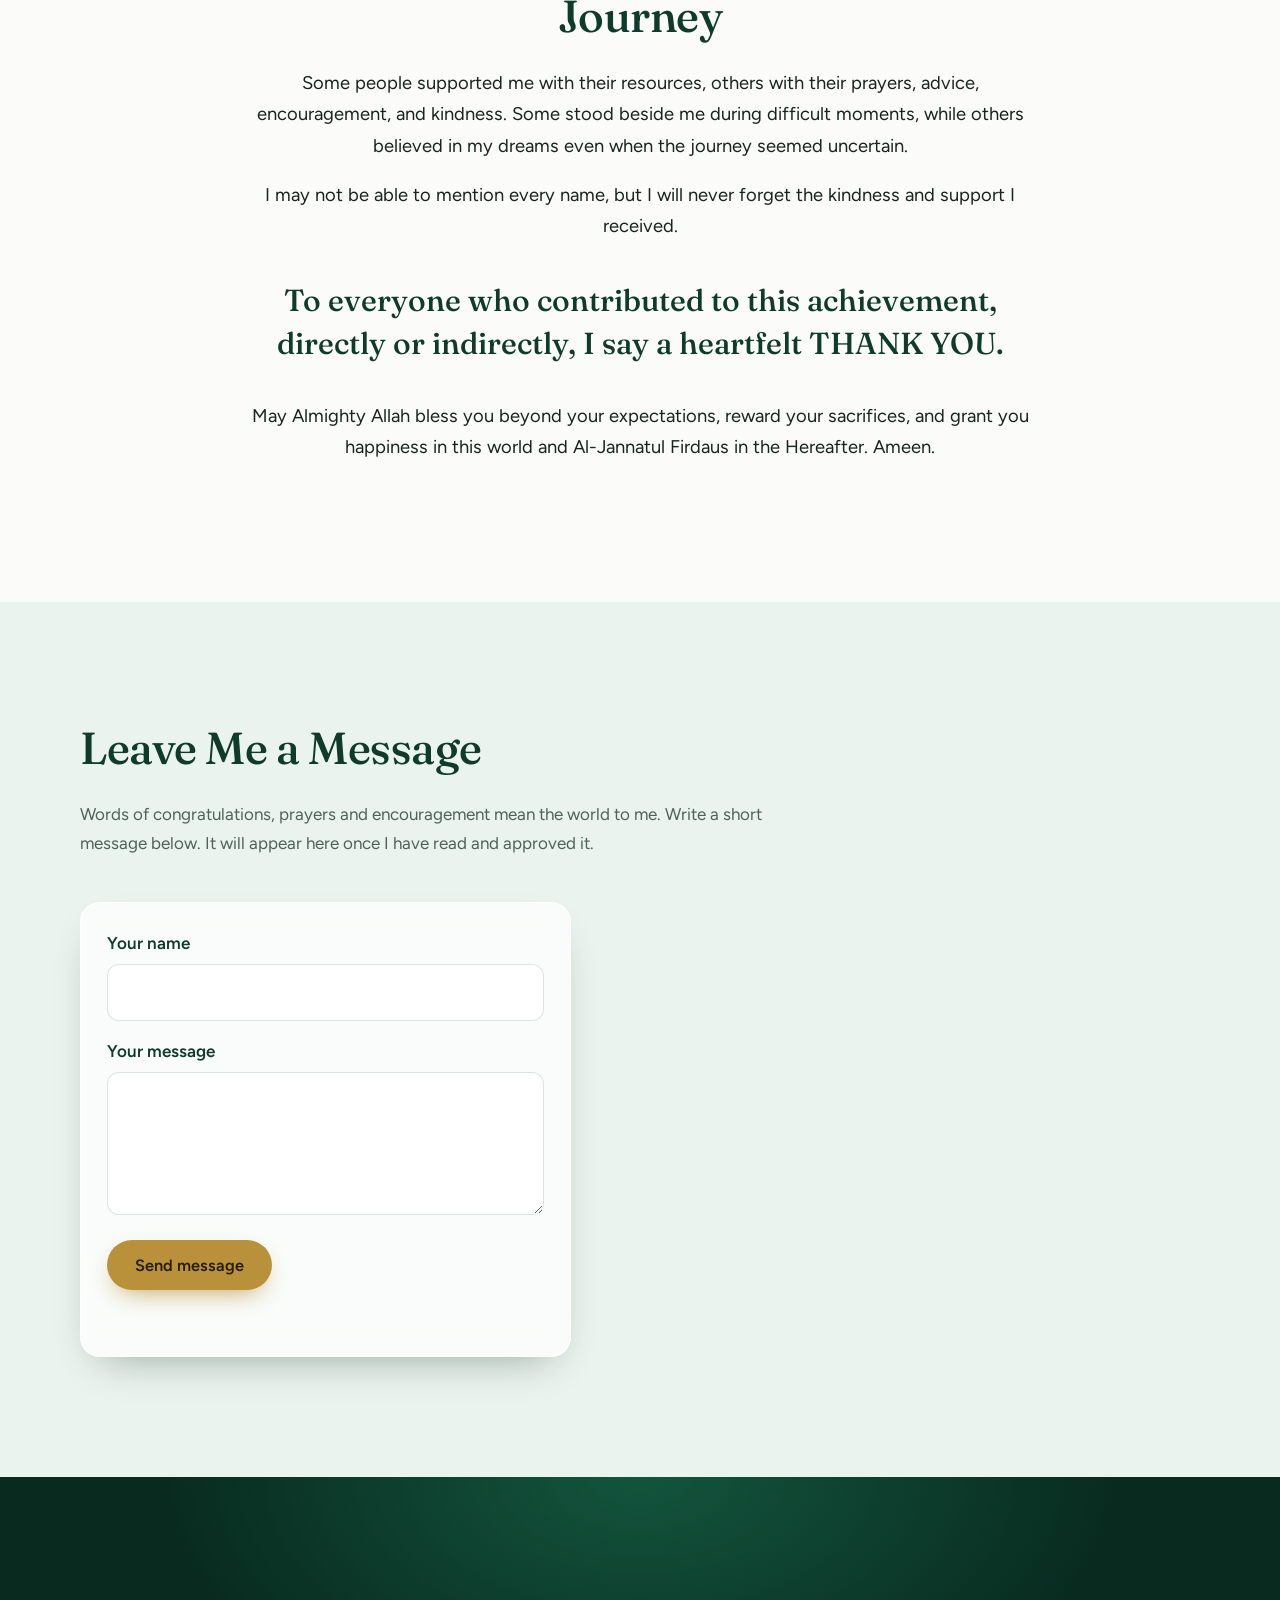
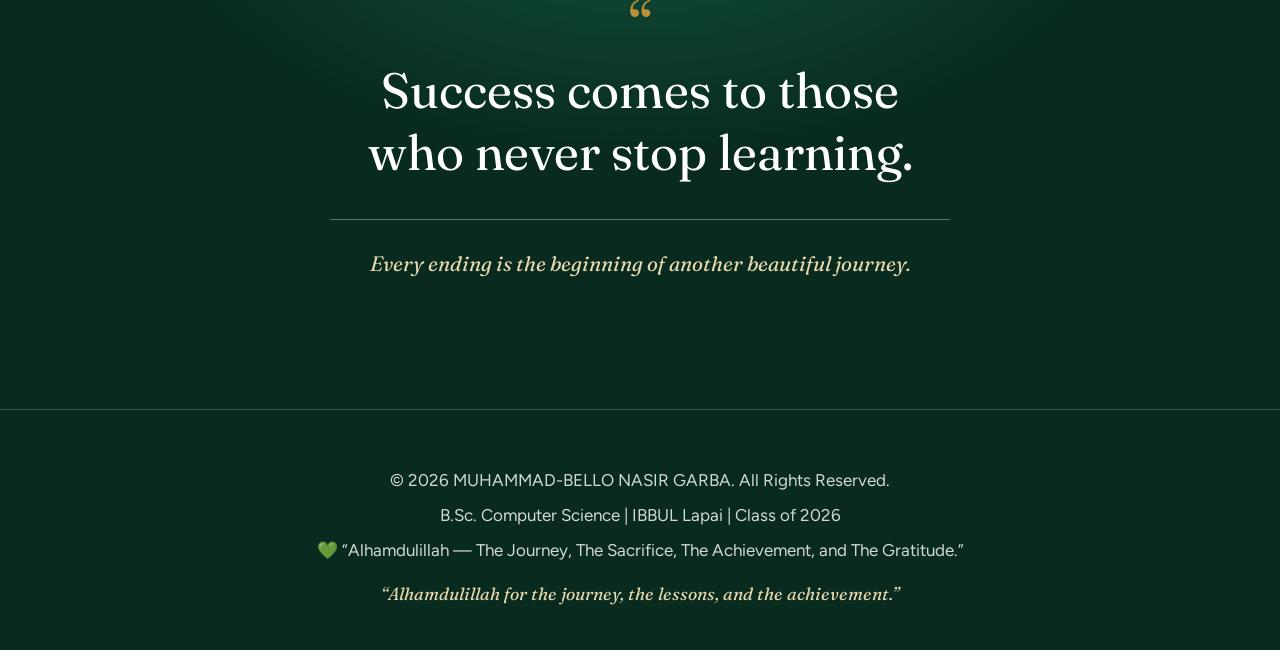
==== commit da9b0799: "Add files via upload" ====
--- a/index.html
+++ b/index.html
@@ -13,7 +13,7 @@
   <link rel="preconnect" href="https://fonts.googleapis.com">
   <link rel="preconnect" href="https://fonts.gstatic.com" crossorigin>
   <link rel="stylesheet" href="https://fonts.googleapis.com/css2?family=Figtree:wght@400;500;600&family=Fraunces:opsz,wght@9..144,400;9..144,500;9..144,600&display=swap">
-  <link rel="stylesheet" href="style.css">
+  <link rel="stylesheet" href="gradsite-style.css">
 </head>
 <body>
   <a class="skip-link" href="#main">Skip to content</a>
@@ -59,8 +59,8 @@
 
   <canvas id="confetti" aria-hidden="true"></canvas>
 
-  <script src="config.js"></script>
-  <script src="default-content.js"></script>
-  <script src="site.js" defer></script>
+  <script src="gradsite-config.js"></script>
+  <script src="gradsite-default.js"></script>
+  <script src="gradsite-site.js" defer></script>
 </body>
 </html>
--- a/gradsite-style.css
+++ b/gradsite-style.css
@@ -0,0 +1,257 @@
+/* ===== Tokens (edit these to retheme the whole site) ===== */
+:root {
+  --forest: #0e3b2c;
+  --forest-deep: #082a1f;
+  --emerald: #1e7f5c;
+  --mist: #eaf3ed;
+  --ivory: #fbfcf9;
+  --white: #ffffff;
+  --gold: #b8913a;
+  --gold-soft: #e9d9ae;
+  --ink: #17241e;
+  --muted: #4f6158;
+  --line: rgba(14, 59, 44, 0.14);
+
+  --font-display: "Fraunces", Georgia, "Times New Roman", serif;
+  --font-body: "Figtree", system-ui, -apple-system, "Segoe UI", Roboto, sans-serif;
+
+  --radius: 20px;
+  --shadow: 0 18px 40px -22px rgba(8, 42, 31, 0.45);
+  --wrap: 1120px;
+  --ease: cubic-bezier(0.22, 0.8, 0.28, 1);
+}
+
+*, *::before, *::after { box-sizing: border-box; }
+html { scroll-behavior: smooth; scroll-padding-top: 76px; -webkit-text-size-adjust: 100%; }
+body {
+  margin: 0; background: var(--ivory); color: var(--ink);
+  font: 400 1.0625rem/1.7 var(--font-body);
+  -webkit-font-smoothing: antialiased; overflow-x: hidden;
+  animation: page-in 0.7s var(--ease) both;
+}
+@keyframes page-in { from { opacity: 0; } to { opacity: 1; } }
+img { max-width: 100%; display: block; }
+a { color: var(--emerald); }
+h1, h2, h3 { font-family: var(--font-display); font-weight: 500; line-height: 1.15; margin: 0 0 0.6em; color: var(--forest); letter-spacing: -0.01em; }
+h2 { font-size: clamp(1.9rem, 4.2vw, 2.8rem); }
+h3 { font-size: 1.3rem; }
+p { margin: 0 0 1em; }
+:focus-visible { outline: 3px solid var(--gold); outline-offset: 3px; border-radius: 6px; }
+.skip-link { position: absolute; left: -999px; top: 8px; background: var(--forest); color: #fff; padding: 10px 16px; border-radius: 8px; z-index: 100; }
+.skip-link:focus { left: 8px; }
+.preview-banner { position: sticky; top: 0; z-index: 60; background: var(--gold); color: #2b2100; text-align: center; padding: 8px 12px; font-weight: 600; font-size: 0.95rem; }
+
+/* ===== Header ===== */
+.site-header { position: fixed; inset: 0 0 auto 0; z-index: 50; transition: background 0.3s, box-shadow 0.3s; }
+.site-header.scrolled { background: rgba(251, 252, 249, 0.86); backdrop-filter: blur(14px); -webkit-backdrop-filter: blur(14px); box-shadow: 0 1px 0 var(--line); }
+.nav { max-width: var(--wrap); margin: 0 auto; padding: 12px 24px; display: flex; align-items: center; justify-content: space-between; }
+.brand { display: flex; align-items: center; gap: 10px; text-decoration: none; color: var(--forest); font-weight: 600; }
+.brand-mark { width: 38px; height: 38px; border-radius: 50%; background: var(--forest); color: #fff; display: grid; place-items: center; font: 500 0.95rem var(--font-display); box-shadow: 0 0 0 2px var(--gold-soft); }
+.nav-links { display: flex; gap: 6px; list-style: none; margin: 0; padding: 0; }
+.nav-links a { display: block; padding: 8px 14px; border-radius: 999px; text-decoration: none; color: var(--forest); font-weight: 500; font-size: 0.97rem; transition: background 0.2s, color 0.2s; }
+.nav-links a:hover { background: var(--forest); color: #fff; }
+.nav-toggle { display: none; width: 44px; height: 44px; border: 0; border-radius: 12px; background: var(--forest); cursor: pointer; position: relative; }
+.nav-toggle span { position: absolute; left: 12px; right: 12px; height: 2px; background: #fff; transition: transform 0.25s, top 0.25s; }
+.nav-toggle span:first-child { top: 17px; } .nav-toggle span:last-child { top: 25px; }
+.nav-toggle[aria-expanded="true"] span:first-child { top: 21px; transform: rotate(45deg); }
+.nav-toggle[aria-expanded="true"] span:last-child { top: 21px; transform: rotate(-45deg); }
+
+/* Header sits on the dark hero until the page scrolls */
+.site-header:not(.scrolled) .brand { color: #fff; }
+.site-header:not(.scrolled) .brand-mark { background: #fff; color: var(--forest); }
+.site-header:not(.scrolled) .nav-toggle { background: rgba(255, 255, 255, 0.14); border: 1px solid rgba(255, 255, 255, 0.45); }
+@media (min-width: 881px) {
+  .site-header:not(.scrolled) .nav-links a { color: #fff; }
+  .site-header:not(.scrolled) .nav-links a:hover { background: rgba(255, 255, 255, 0.18); }
+}
+
+/* ===== Hero ===== */
+.hero {
+  position: relative; min-height: 100svh; display: grid; align-items: center; overflow: hidden;
+  padding: 120px 24px 72px;
+  background:
+    radial-gradient(900px 520px at 85% 20%, rgba(30, 127, 92, 0.45), transparent 60%),
+    radial-gradient(700px 500px at 0% 100%, rgba(184, 145, 58, 0.18), transparent 60%),
+    linear-gradient(160deg, var(--forest-deep), var(--forest) 70%);
+  color: #fff;
+}
+.hero-inner { max-width: var(--wrap); margin: 0 auto; width: 100%; display: grid; grid-template-columns: 1.15fr 0.85fr; gap: clamp(32px, 6vw, 80px); align-items: center; }
+.hero h1 { color: #fff; font-size: clamp(2.1rem, 5vw, 3.7rem); margin-bottom: 0.45em; text-wrap: balance; }
+.hero-name { font: 600 clamp(0.95rem, 1.6vw, 1.15rem)/1.4 var(--font-body); letter-spacing: 0.06em; color: var(--gold-soft); margin: 0 0 18px; }
+.hero-sub { color: rgba(255, 255, 255, 0.86); font-size: 1.12rem; max-width: 54ch; margin-bottom: 28px; }
+.hero-facts { display: flex; flex-wrap: wrap; gap: 10px; margin: 0 0 32px; padding: 0; list-style: none; }
+.hero-facts li { padding: 9px 16px; border-radius: 999px; background: rgba(255, 255, 255, 0.1); border: 1px solid rgba(255, 255, 255, 0.22); backdrop-filter: blur(10px); -webkit-backdrop-filter: blur(10px); font-size: 0.97rem; }
+
+.btn { display: inline-flex; align-items: center; gap: 10px; padding: 15px 28px; border-radius: 999px; border: 0; background: var(--gold); color: #261c00; font: 600 1.02rem var(--font-body); text-decoration: none; cursor: pointer; position: relative; overflow: hidden; transition: transform 0.25s var(--ease), box-shadow 0.25s; box-shadow: 0 10px 26px -10px rgba(184, 145, 58, 0.9); }
+.btn::after { content: ""; position: absolute; inset: 0; background: linear-gradient(105deg, transparent 30%, rgba(255, 255, 255, 0.45) 50%, transparent 70%); transform: translateX(-120%); animation: shine 3.8s 1.6s infinite; }
+@keyframes shine { 0%, 60% { transform: translateX(-120%); } 100% { transform: translateX(120%); } }
+.btn:hover { transform: translateY(-2px); box-shadow: 0 16px 30px -12px rgba(184, 145, 58, 1); }
+.btn .chev { transition: transform 0.25s; } .btn:hover .chev { transform: translateY(3px); }
+
+/* The one memorable shape: an arch, like a doorway to the next chapter */
+.arch-wrap { position: relative; width: min(100%, 380px); margin-inline: auto; justify-self: center; }
+.arch-wrap::before { content: ""; position: absolute; inset: -14px -14px 14px 14px; border: 2px solid var(--gold); border-radius: 999px 999px 24px 24px; opacity: 0.8; }
+.arch { position: relative; aspect-ratio: 4 / 5; border-radius: 999px 999px 24px 24px; overflow: hidden; background: var(--emerald); box-shadow: 0 30px 60px -28px rgba(0, 0, 0, 0.7); }
+.arch img { width: 100%; height: 100%; object-fit: cover; }
+.hero-reveal { animation: rise 0.9s var(--ease) both; }
+.hero-reveal.d1 { animation-delay: 0.1s; } .hero-reveal.d2 { animation-delay: 0.22s; } .hero-reveal.d3 { animation-delay: 0.34s; } .hero-reveal.d4 { animation-delay: 0.46s; }
+@keyframes rise { from { opacity: 0; transform: translateY(22px); } to { opacity: 1; transform: none; } }
+
+/* Placeholder (shown until real photos are uploaded) */
+.ph { width: 100%; height: 100%; display: grid; place-content: center; justify-items: center; gap: 10px; text-align: center; padding: 18px; color: rgba(255, 255, 255, 0.9);
+  background: linear-gradient(155deg, #1e7f5c, #0e3b2c); font: 500 0.95rem var(--font-body); }
+.ph svg { width: 54px; height: 54px; }
+.ph.light { background: linear-gradient(155deg, #eaf3ed, #cfe5d7); color: var(--forest); }
+
+/* ===== Sections ===== */
+.section { padding: clamp(72px, 10vw, 120px) 24px; }
+.section.tinted { background: var(--mist); }
+.wrap { max-width: var(--wrap); margin: 0 auto; }
+.section-head { max-width: 720px; margin-bottom: 44px; }
+.section-head p { color: var(--muted); }
+.reveal { opacity: 0; transform: translateY(18px); transition: opacity 0.7s var(--ease), transform 0.7s var(--ease); }
+.reveal.in { opacity: 1; transform: none; }
+
+/* About */
+.about-grid { display: grid; grid-template-columns: 1.1fr 0.9fr; gap: clamp(28px, 5vw, 64px); align-items: start; }
+.about-text { font-size: 1.12rem; }
+.facts { margin: 0; padding: 28px; border-radius: var(--radius); background: var(--white); border: 1px solid var(--line); box-shadow: var(--shadow); }
+.facts div { padding: 12px 0; border-bottom: 1px solid var(--line); }
+.facts div:last-child { border-bottom: 0; }
+.facts dt { font-size: 0.88rem; color: var(--muted); }
+.facts dd { margin: 2px 0 0; font-weight: 600; color: var(--forest); }
+.about-photo { margin-bottom: 20px; border-radius: var(--radius); overflow: hidden; aspect-ratio: 4/3; }
+.about-photo img { width: 100%; height: 100%; object-fit: cover; }
+
+/* Cards */
+.cards { display: grid; grid-template-columns: repeat(auto-fit, minmax(270px, 1fr)); gap: 20px; }
+.card { background: var(--white); border: 1px solid var(--line); border-radius: var(--radius); padding: 26px; box-shadow: var(--shadow); transition: transform 0.3s var(--ease), border-color 0.3s; }
+.card:hover { transform: translateY(-4px); border-color: var(--gold); }
+.card h3 { margin-bottom: 0.4em; }
+.card p:last-child { margin-bottom: 0; color: var(--muted); }
+.card .tag { display: inline-block; margin-bottom: 12px; padding: 3px 12px; border-radius: 999px; background: var(--mist); color: var(--forest); font-weight: 600; font-size: 0.85rem; }
+.group-title { margin: 36px 0 16px; font-size: 1.5rem; }
+.group-title:first-of-type { margin-top: 0; }
+
+/* Skills */
+.skills-grid { display: grid; grid-template-columns: 1fr 1fr; gap: clamp(28px, 5vw, 64px); align-items: center; }
+.chips { display: flex; flex-wrap: wrap; gap: 12px; padding: 0; margin: 0; list-style: none; }
+.chips li { padding: 11px 20px; border-radius: 999px; background: var(--mist); border: 1px solid var(--line); color: var(--forest); font-weight: 500; transition: background 0.25s, color 0.25s, transform 0.25s var(--ease); }
+.chips li:hover { background: var(--forest); color: #fff; transform: translateY(-2px); }
+.goal { position: relative; padding: 32px 30px; border-radius: var(--radius); background: var(--forest); color: #fff; }
+.goal h3 { color: var(--gold-soft); }
+.goal p { margin: 0; font: 400 1.2rem/1.6 var(--font-display); }
+
+/* Timeline (a real sequence, so years mark the steps) */
+.timeline { position: relative; list-style: none; margin: 0; padding: 0; }
+.timeline::before { content: ""; position: absolute; left: 22px; top: 6px; bottom: 6px; width: 2px; background: linear-gradient(var(--gold), var(--emerald)); }
+.tl-item { position: relative; padding: 0 0 36px 68px; }
+.tl-item:last-child { padding-bottom: 0; }
+.tl-dot { position: absolute; left: 0; top: 0; width: 46px; height: 46px; border-radius: 50%; background: var(--forest); color: #fff; display: grid; place-items: center; font: 600 0.82rem var(--font-body); box-shadow: 0 0 0 6px var(--mist), 0 0 0 8px var(--gold-soft); }
+.tl-item:last-child .tl-dot { background: var(--gold); color: #261c00; }
+.tl-body { background: var(--white); border: 1px solid var(--line); border-radius: var(--radius); padding: 20px 24px; box-shadow: var(--shadow); }
+.tl-body h3 { margin-bottom: 0.25em; } .tl-body p { margin: 0; color: var(--muted); }
+
+/* Gallery */
+.gallery { display: grid; grid-template-columns: repeat(auto-fill, minmax(230px, 1fr)); grid-auto-rows: 14px; gap: 14px; }
+.g-item { grid-row: span 18; position: relative; padding: 0; border: 0; border-radius: 16px; overflow: hidden; cursor: zoom-in; background: var(--mist); }
+.g-item:nth-child(3n+2) { grid-row: span 22; }
+.g-item:nth-child(5n+1) { grid-row: span 24; }
+.g-item img, .g-item .ph { width: 100%; height: 100%; object-fit: cover; transition: transform 0.6s var(--ease); }
+.g-item:hover img, .g-item:hover .ph { transform: scale(1.05); }
+.g-cap { position: absolute; inset: auto 0 0 0; padding: 28px 14px 12px; text-align: left; color: #fff; font-size: 0.95rem; background: linear-gradient(transparent, rgba(8, 42, 31, 0.78)); opacity: 0; transition: opacity 0.3s; }
+.g-item:hover .g-cap, .g-item:focus-visible .g-cap { opacity: 1; }
+@media (hover: none) { .g-cap { opacity: 1; } }
+
+.lightbox { position: fixed; inset: 0; z-index: 90; background: rgba(5, 25, 18, 0.94); display: grid; grid-template-columns: 64px 1fr 64px; align-items: center; padding: 20px; animation: page-in 0.25s both; }
+.lightbox[hidden] { display: none; }
+.lb-figure { margin: 0; text-align: center; min-width: 0; }
+.lb-figure img { max-height: 78vh; margin: 0 auto; border-radius: 12px; object-fit: contain; animation: lb-in 0.35s var(--ease); }
+@keyframes lb-in { from { opacity: 0; transform: scale(0.97); } to { opacity: 1; transform: none; } }
+.lb-figure figcaption { color: #fff; margin-top: 14px; min-height: 1.5em; }
+.lb-btn { width: 52px; height: 52px; border: 0; border-radius: 50%; background: rgba(255, 255, 255, 0.14); color: #fff; font-size: 2rem; line-height: 1; cursor: pointer; transition: background 0.2s; }
+.lb-btn:hover { background: var(--gold); color: #261c00; }
+.lb-close { position: absolute; top: 16px; right: 16px; z-index: 2; }
+
+/* Appreciation */
+.passage { max-width: 760px; margin: 0 auto 48px; padding: clamp(26px, 4vw, 44px); border-radius: 28px; background: rgba(255, 255, 255, 0.7); border: 1px solid rgba(255, 255, 255, 0.9); box-shadow: var(--shadow); backdrop-filter: blur(14px); -webkit-backdrop-filter: blur(14px); }
+.passage p { font: 400 1.18rem/1.75 var(--font-display); color: var(--forest); }
+.passage p:first-child::first-letter { font-size: 3.2rem; float: left; line-height: 0.9; padding: 6px 10px 0 0; color: var(--gold); }
+.passage p:last-child { margin-bottom: 0; }
+.glass { background: rgba(255, 255, 255, 0.72); border: 1px solid rgba(255, 255, 255, 0.95); backdrop-filter: blur(12px); -webkit-backdrop-filter: blur(12px); }
+.heart { width: 28px; height: 28px; color: var(--gold); margin-bottom: 10px; }
+.people { display: grid; grid-template-columns: repeat(auto-fit, minmax(290px, 1fr)); gap: 22px; }
+.person { border-radius: var(--radius); overflow: hidden; display: flex; flex-direction: column; box-shadow: var(--shadow); transition: transform 0.3s var(--ease); }
+.person:hover { transform: translateY(-4px); }
+.person-photo { aspect-ratio: 4/3; background: var(--mist); }
+.person-photo img { width: 100%; height: 100%; object-fit: cover; }
+.person-body { padding: 24px; }
+.person .role { margin: -0.4em 0 0.9em; color: var(--emerald); font-weight: 600; font-size: 0.95rem; }
+.person .msg { white-space: pre-line; }
+.prayer { margin: 1em 0 0; padding: 12px 16px; border-left: 3px solid var(--gold); background: rgba(184, 145, 58, 0.1); border-radius: 0 12px 12px 0; font-style: italic; color: var(--forest); }
+
+/* Thanks */
+.thanks { max-width: 780px; margin: 0 auto; text-align: center; }
+.thanks p { font-size: 1.15rem; }
+.thanks p:nth-of-type(3) { font: 500 clamp(1.4rem, 3vw, 1.9rem)/1.4 var(--font-display); color: var(--forest); margin: 1.2em 0; }
+.ornament { display: block; width: 90px; height: 14px; margin: 0 auto 26px; color: var(--gold); }
+
+/* Quotes */
+.quotes { padding: clamp(80px, 11vw, 130px) 24px; text-align: center; color: #fff; background: radial-gradient(700px 400px at 50% 0%, rgba(30, 127, 92, 0.5), transparent 70%), var(--forest-deep); }
+.quote-main { max-width: 860px; margin: 0 auto; font: 400 clamp(1.8rem, 4.6vw, 3.1rem)/1.25 var(--font-display); text-wrap: balance; }
+.quote-main::before { content: "\201C"; display: block; font-size: 4rem; line-height: 0.6; color: var(--gold); margin-bottom: 14px; }
+.quote-extra { max-width: 620px; margin: 36px auto 0; padding-top: 28px; border-top: 1px solid rgba(233, 217, 174, 0.4); color: var(--gold-soft); font: italic 400 1.3rem/1.5 var(--font-display); }
+
+/* Footer */
+.footer { background: var(--forest-deep); color: rgba(255, 255, 255, 0.82); padding: 56px 24px 40px; text-align: center; border-top: 1px solid rgba(233, 217, 174, 0.25); }
+.social { display: flex; justify-content: center; flex-wrap: wrap; gap: 12px; list-style: none; margin: 0 0 30px; padding: 0; }
+.social a { display: grid; place-items: center; width: 48px; height: 48px; border-radius: 50%; border: 1px solid rgba(255, 255, 255, 0.28); color: #fff; transition: background 0.25s, color 0.25s, transform 0.25s var(--ease); }
+.social a:hover { background: var(--gold); border-color: var(--gold); color: #261c00; transform: translateY(-3px); }
+.social svg { width: 22px; height: 22px; }
+.people-title { margin-top: 56px; }
+.footer p { margin: 0 0 6px; }
+.footer .closing { margin-top: 18px; font: italic 400 1.1rem var(--font-display); color: var(--gold-soft); }
+
+#confetti { position: fixed; inset: 0; width: 100%; height: 100%; pointer-events: none; z-index: 80; }
+
+/* ===== Responsive ===== */
+@media (max-width: 880px) {
+  .nav-toggle { display: block; }
+  .nav-links { position: absolute; top: 100%; left: 16px; right: 16px; flex-direction: column; padding: 10px; border-radius: 18px; background: rgba(251, 252, 249, 0.97); box-shadow: var(--shadow); border: 1px solid var(--line); display: none; }
+  .nav-links.open { display: flex; }
+  .hero { padding-top: 104px; }
+  .hero-inner, .about-grid, .skills-grid { grid-template-columns: 1fr; }
+  .arch-wrap { order: -1; width: min(72%, 300px); }
+  .lightbox { grid-template-columns: 1fr; }
+  .lb-prev, .lb-next { position: absolute; bottom: 20px; z-index: 2; }
+  .lb-prev { left: calc(50% - 64px); } .lb-next { right: calc(50% - 64px); }
+  .lb-figure img { max-height: 70vh; }
+}
+@media (max-width: 480px) {
+  body { font-size: 1rem; }
+  .brand-text { display: none; }
+  .tl-item { padding-left: 62px; }
+}
+@media (prefers-reduced-motion: reduce) {
+  html { scroll-behavior: auto; }
+  *, *::before, *::after { animation-duration: 0.001ms !important; animation-iteration-count: 1 !important; transition-duration: 0.001ms !important; }
+  .reveal { opacity: 1; transform: none; }
+  #confetti { display: none; }
+}
+
+/* Visitor messages */
+.msg-grid { display: grid; grid-template-columns: 0.9fr 1.1fr; gap: 28px; align-items: start; }
+.msg-form { padding: 26px; border-radius: var(--radius); box-shadow: var(--shadow); }
+.msg-form .field { display: block; margin-bottom: 16px; }
+.msg-form .field span { display: block; font-weight: 600; color: var(--forest); margin-bottom: 6px; }
+.msg-form input[type="text"], .msg-form textarea { width: 100%; padding: 13px 14px; border: 1px solid var(--line); border-radius: 12px; background: #fff; color: var(--ink); font: inherit; }
+.msg-form textarea { resize: vertical; min-height: 120px; }
+.msg-form .btn:disabled { opacity: 0.6; cursor: wait; }
+.trap { position: absolute; left: -9999px; width: 1px; height: 1px; opacity: 0; }
+.form-status { margin: 14px 0 0; color: var(--forest); font-weight: 500; min-height: 1.5em; }
+.msg-list { display: grid; gap: 14px; max-height: 620px; overflow-y: auto; padding-right: 4px; }
+.msg-card { padding: 20px 22px; border-radius: var(--radius); box-shadow: var(--shadow); }
+.msg-text { margin: 0 0 10px; white-space: pre-line; overflow-wrap: anywhere; }
+.msg-by { margin: 0; color: var(--emerald); font-weight: 600; }
+.msg-empty { color: var(--muted); }
+@media (max-width: 880px) { .msg-grid { grid-template-columns: 1fr; } .msg-list { max-height: none; } }
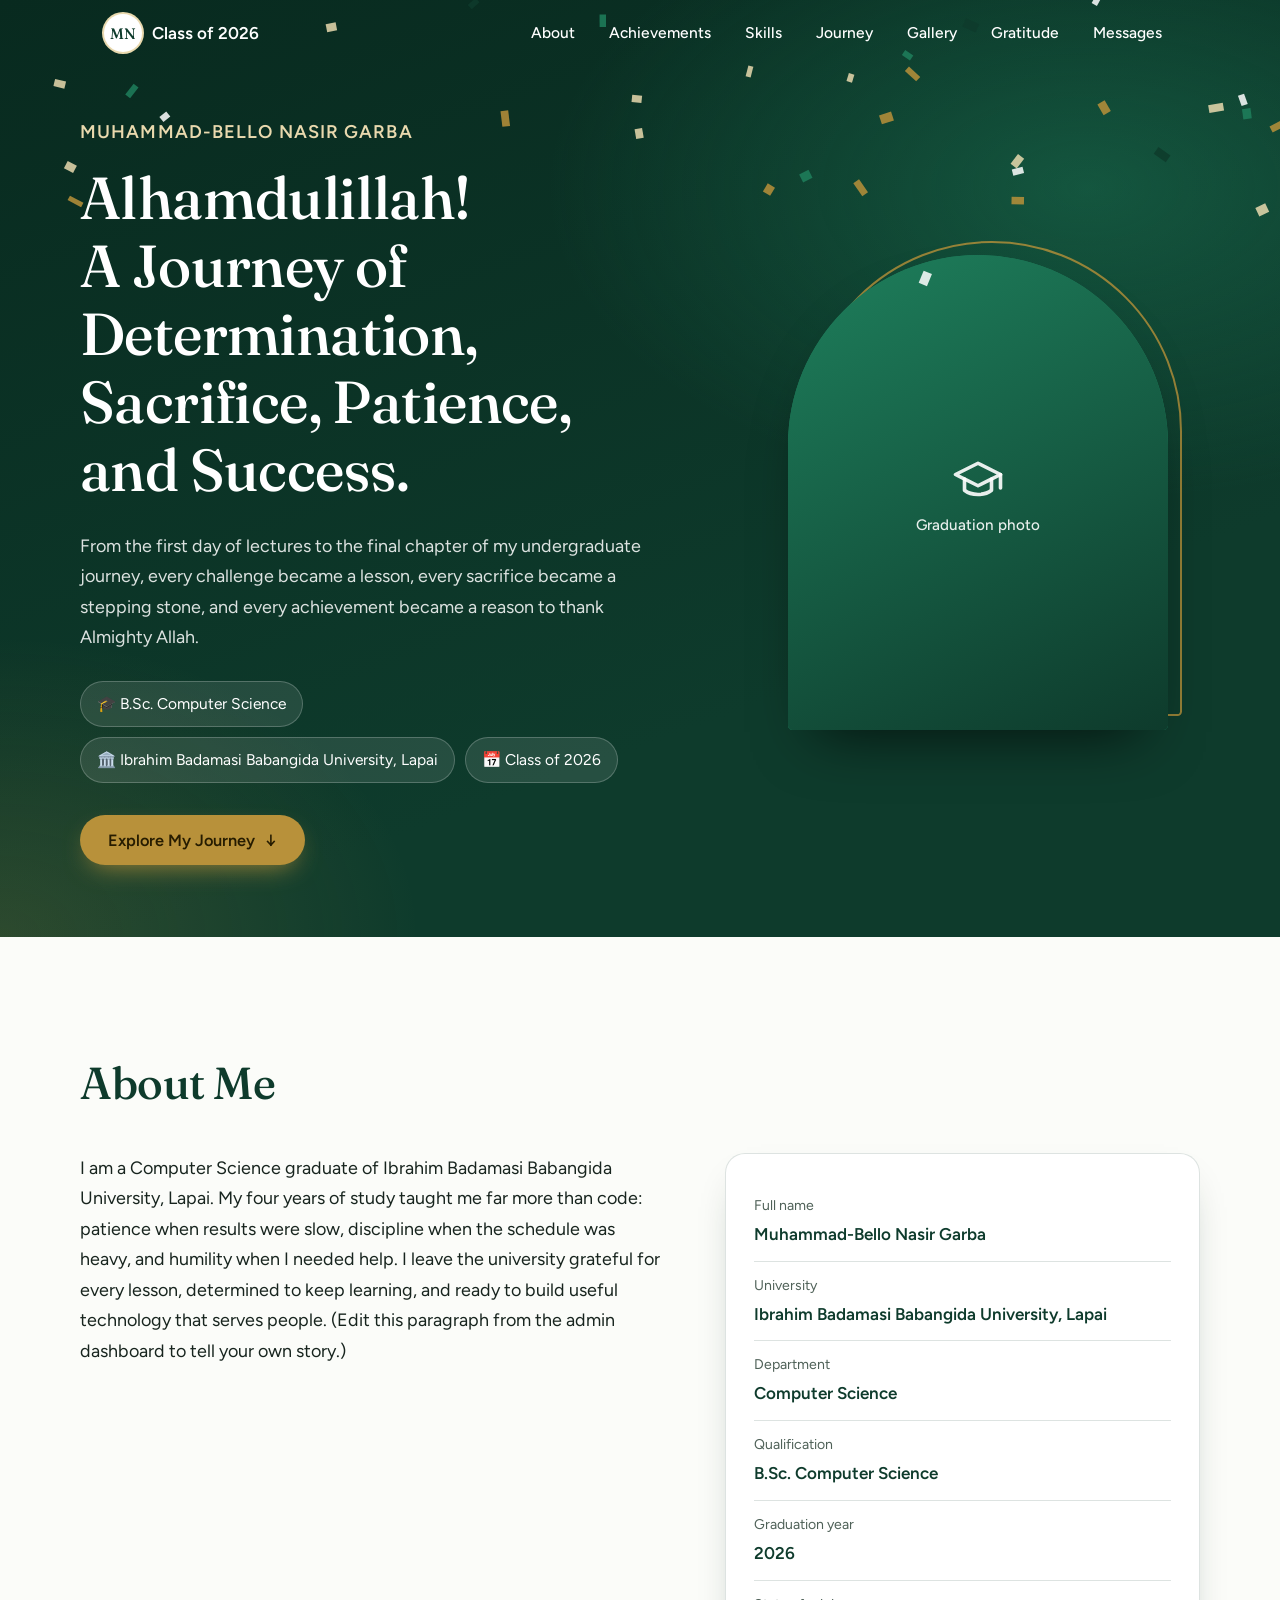
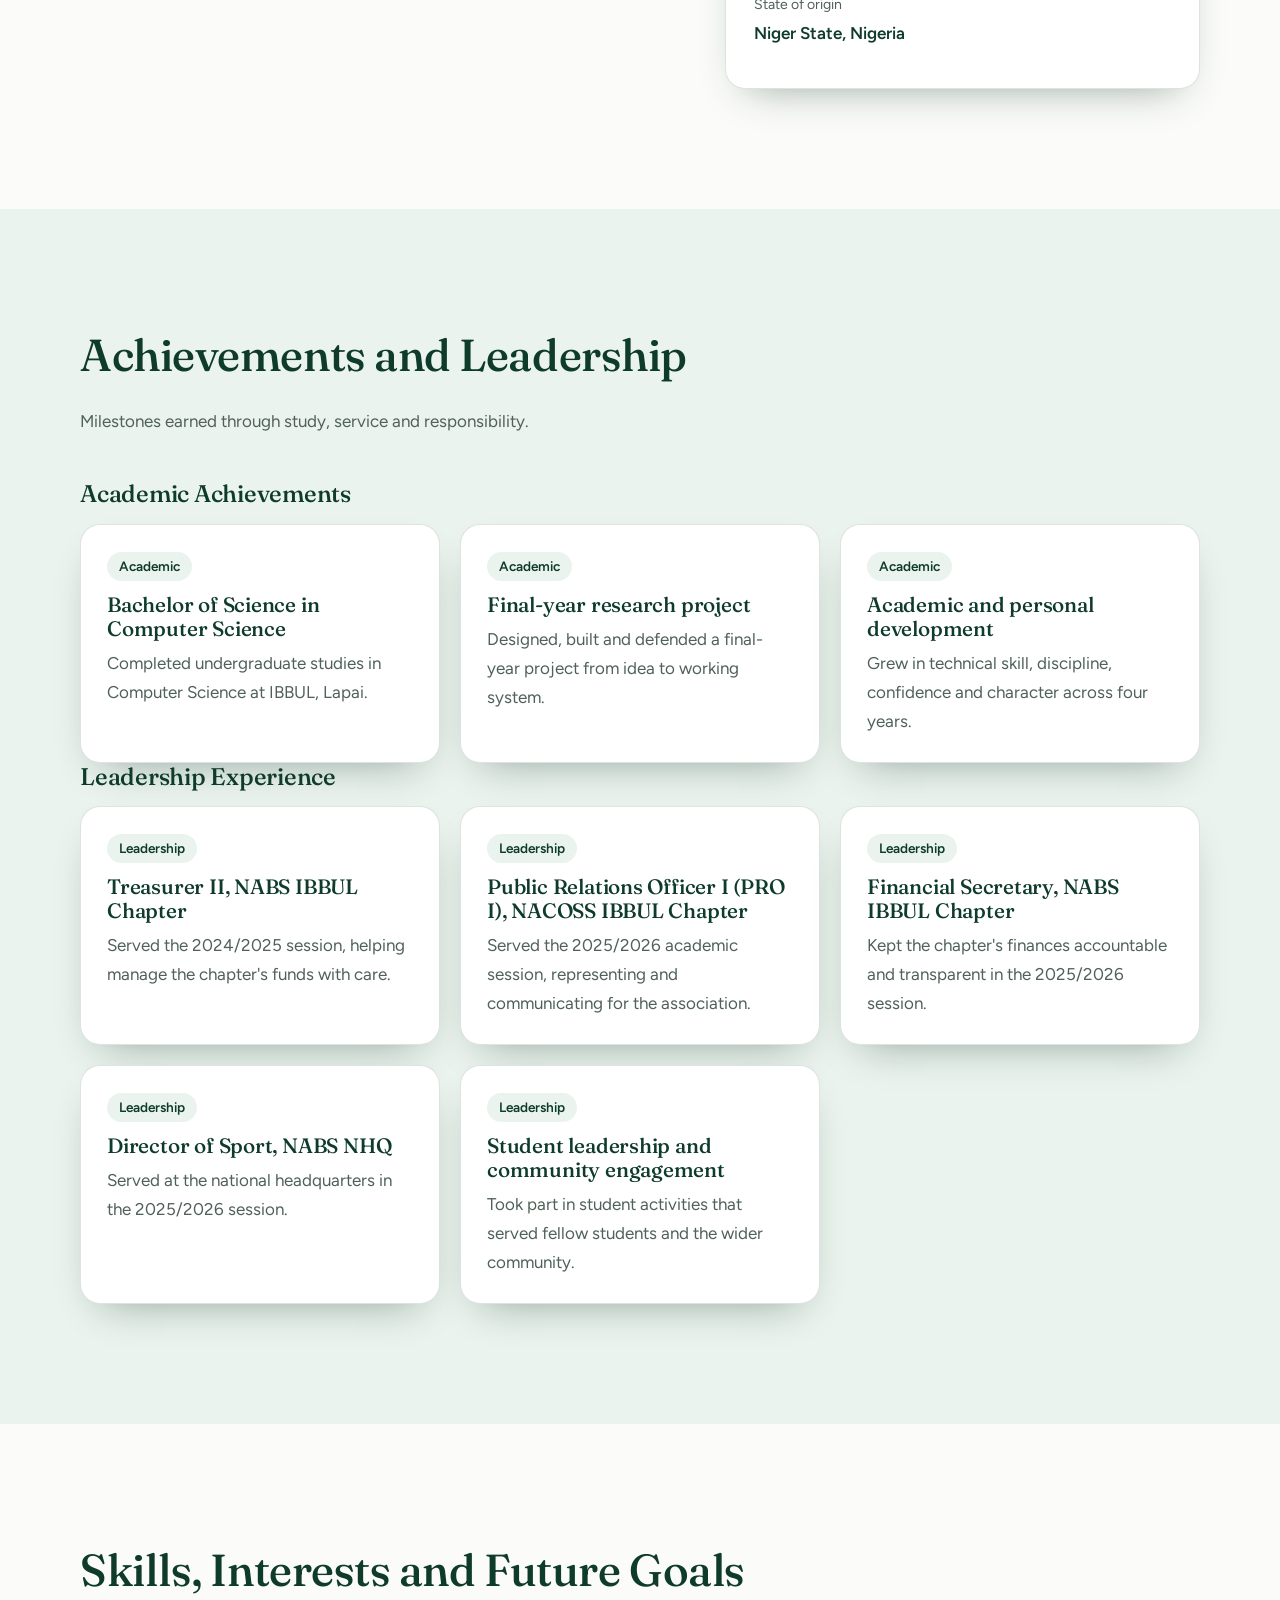
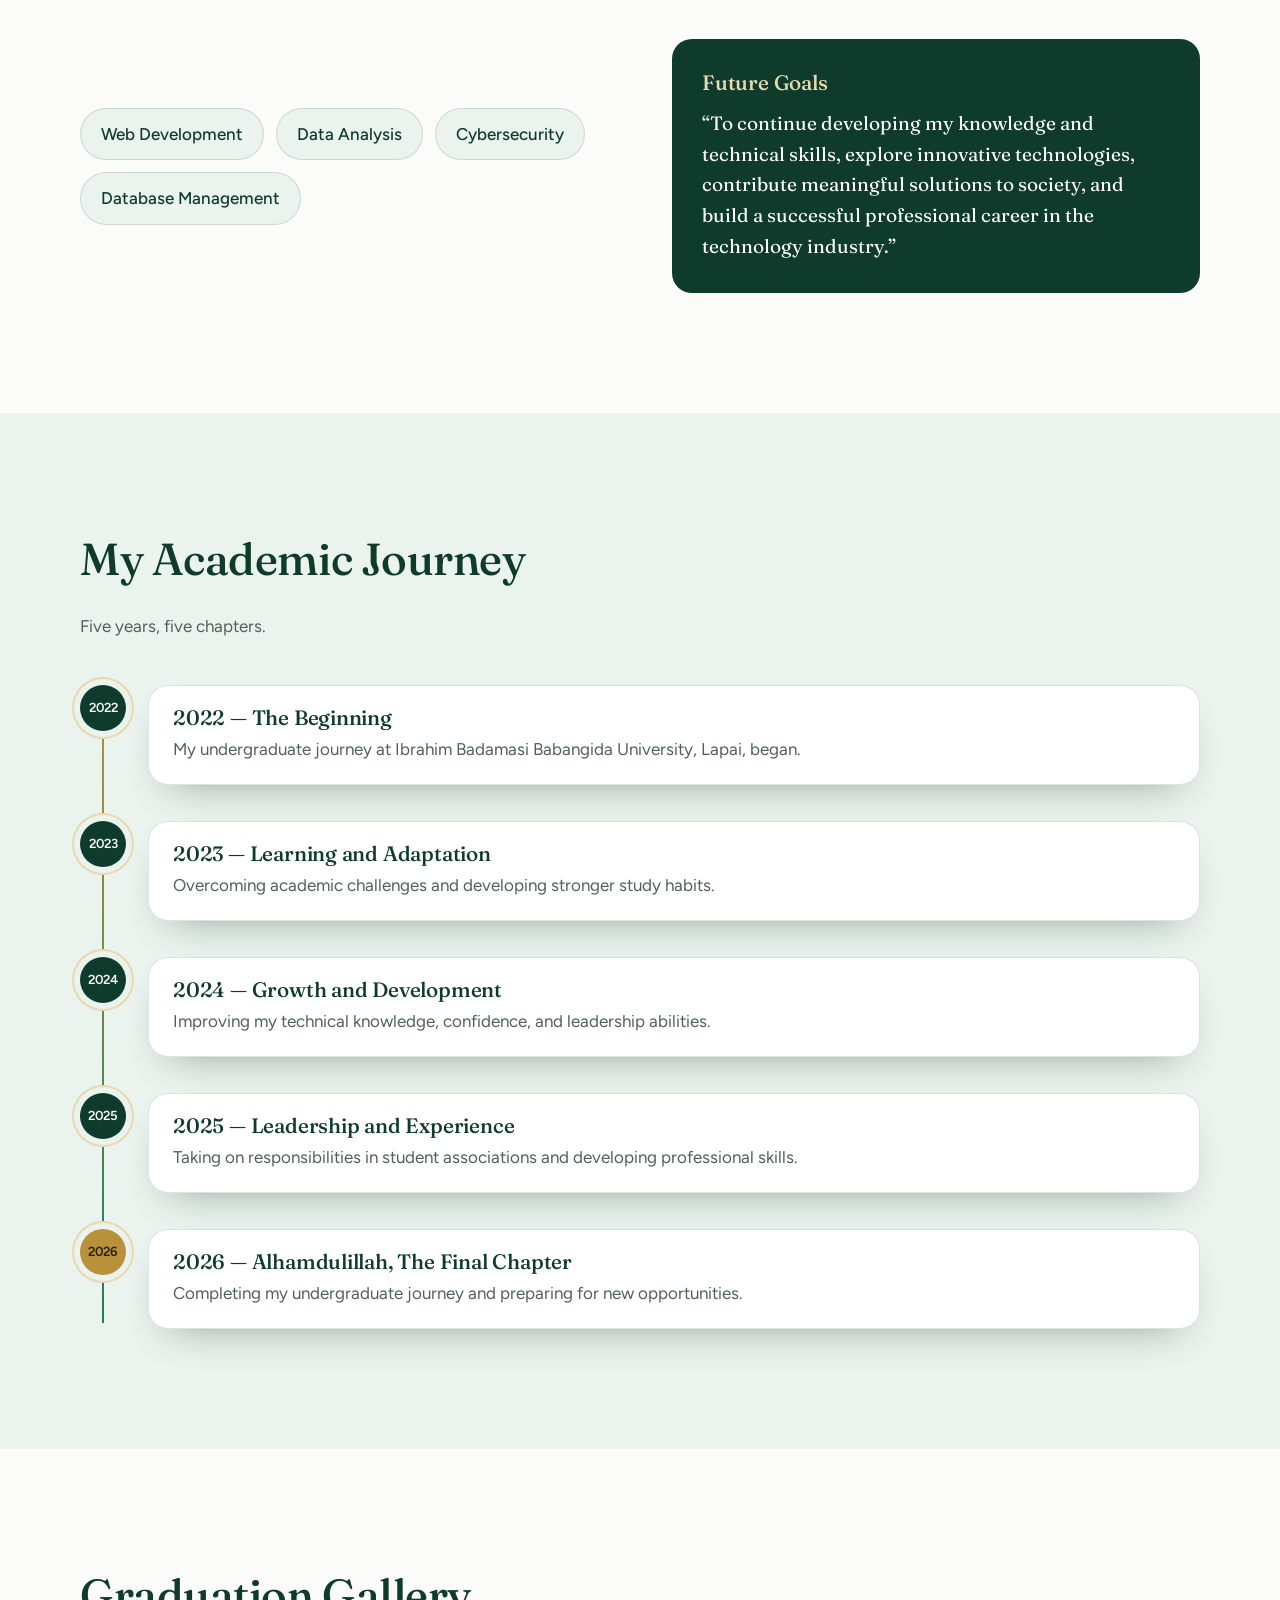
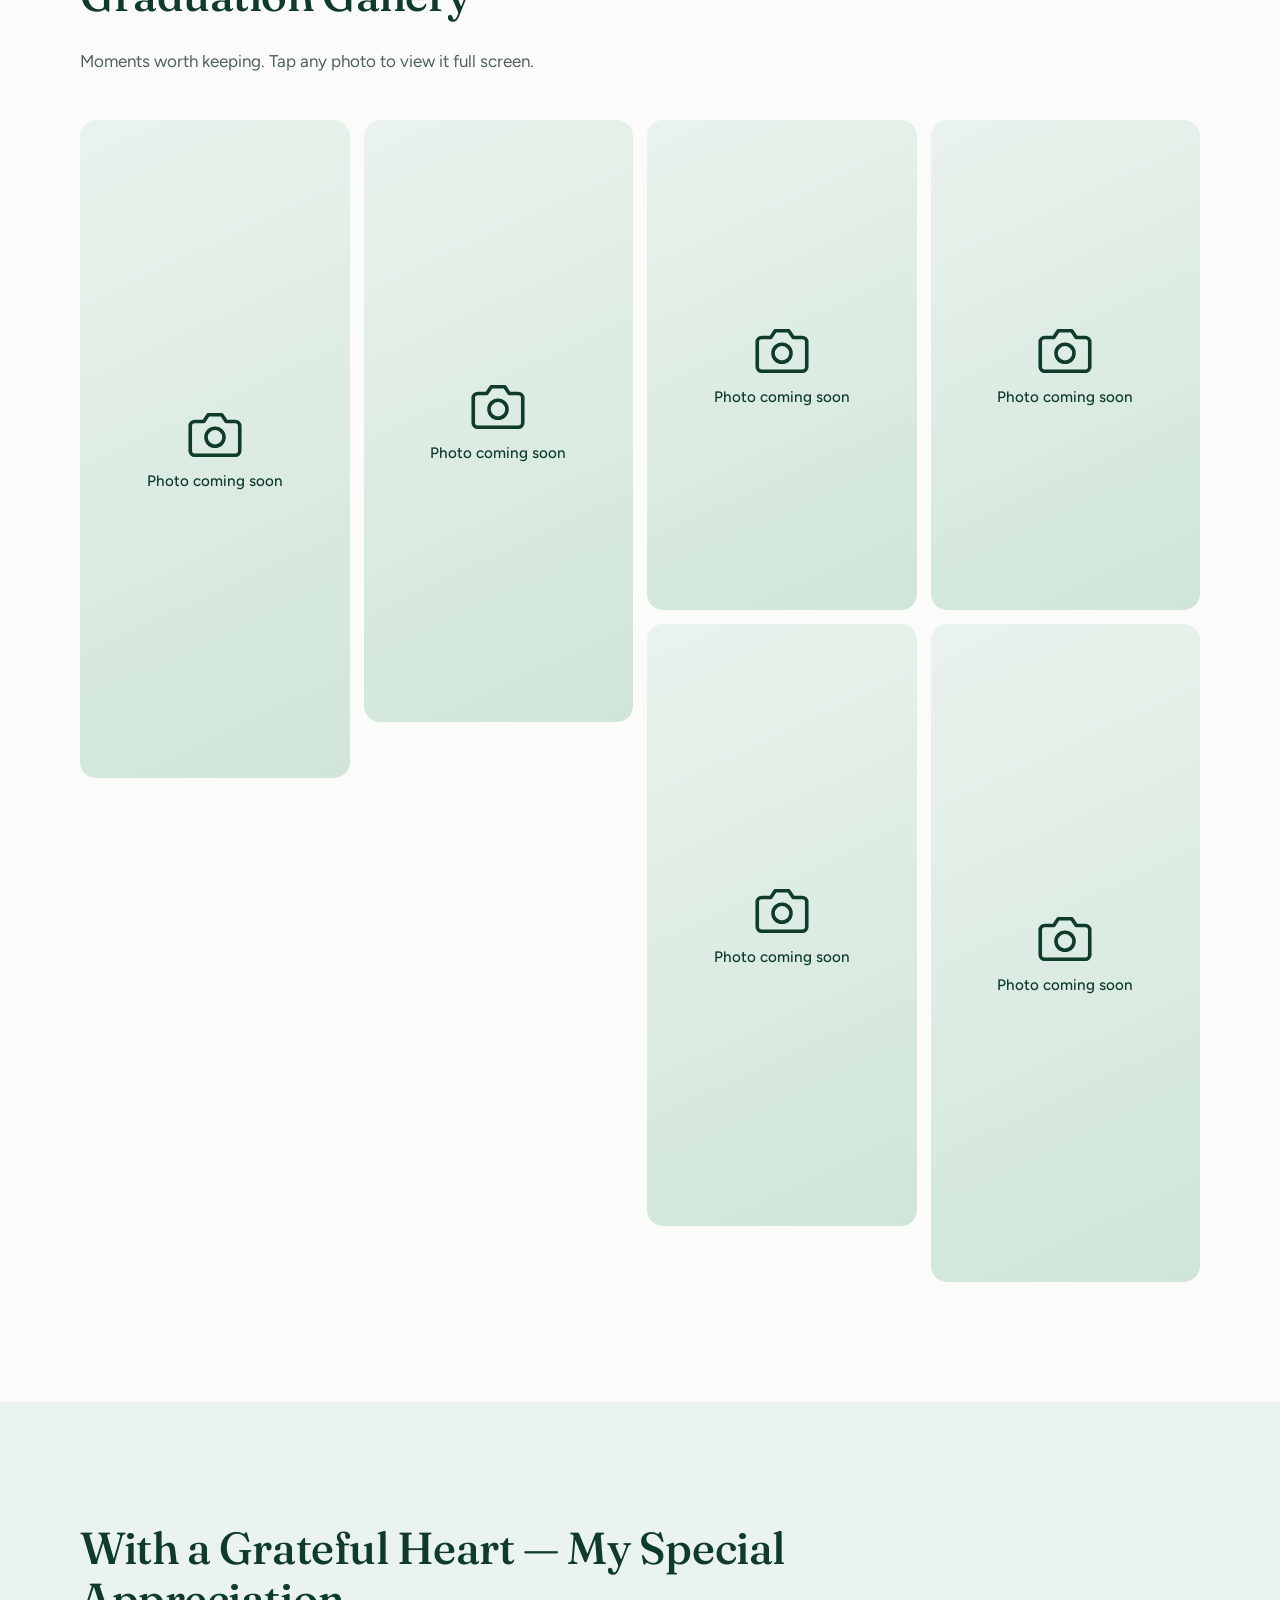
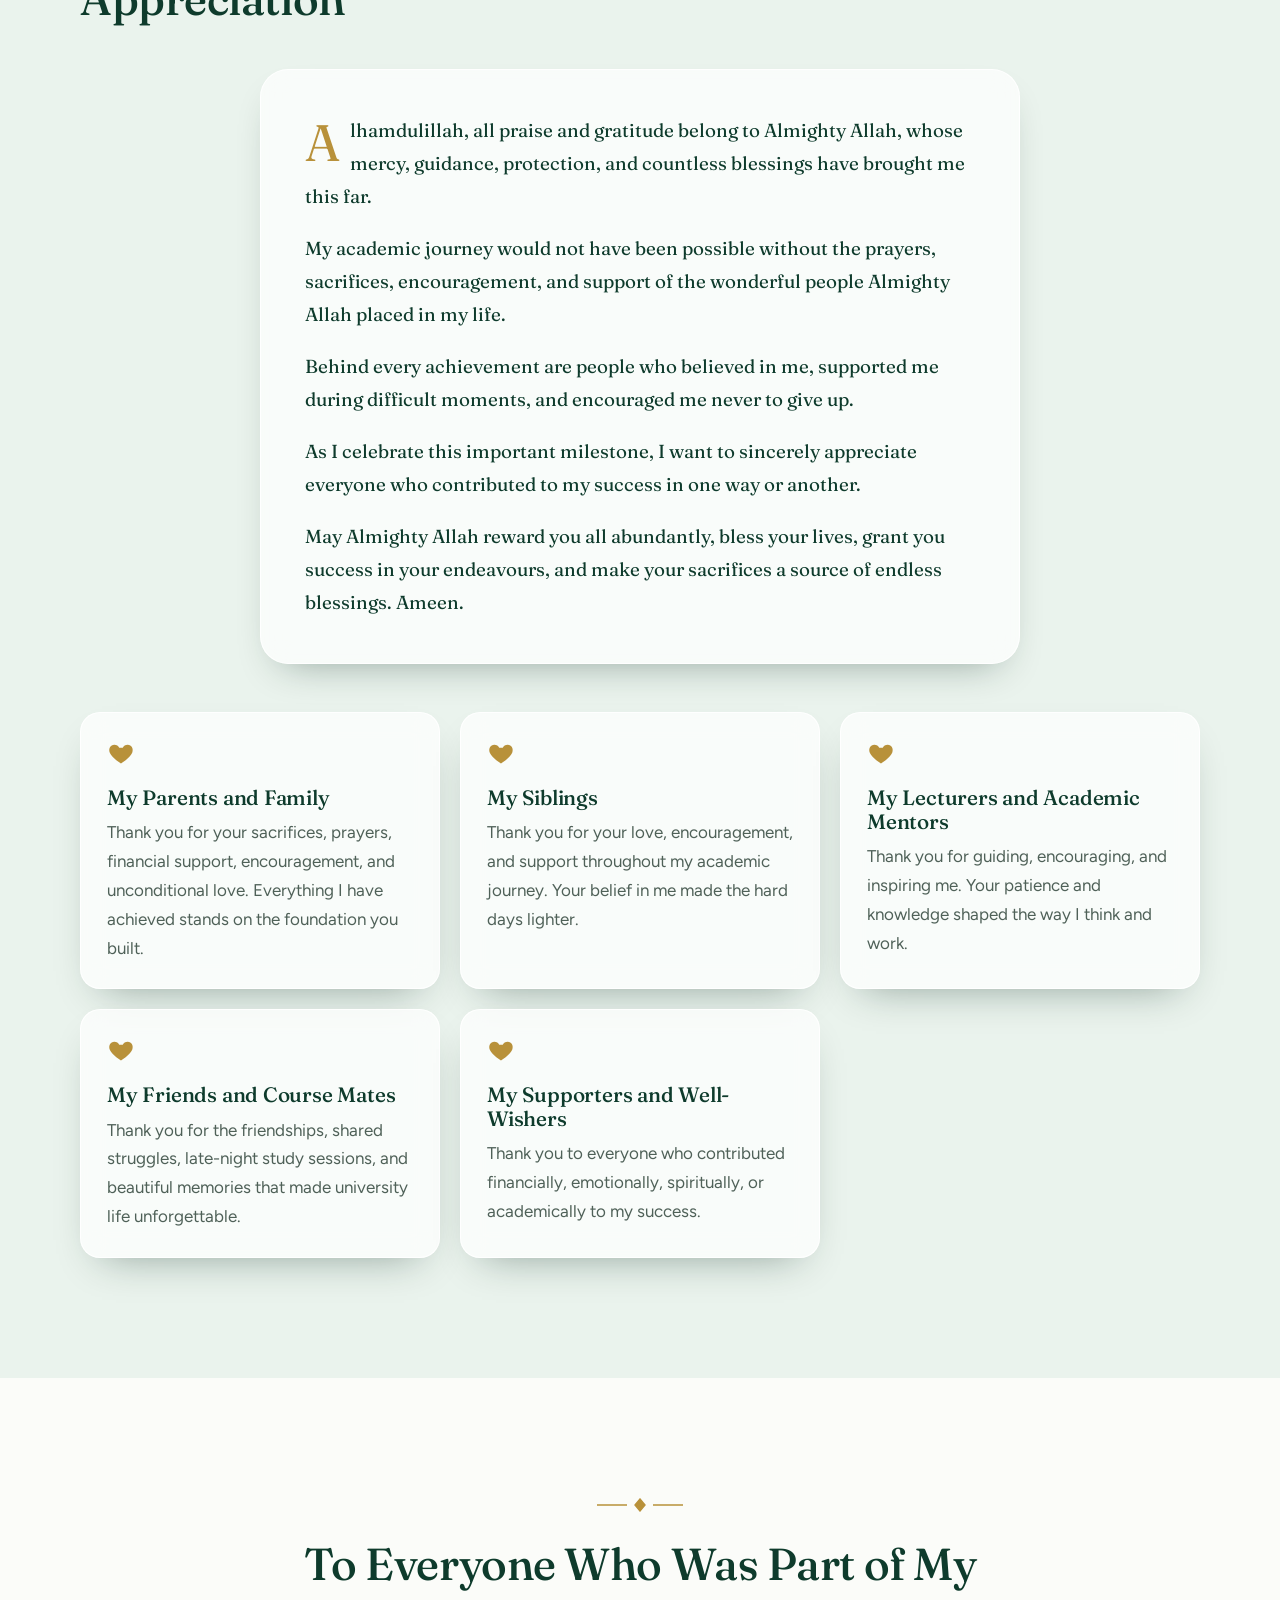
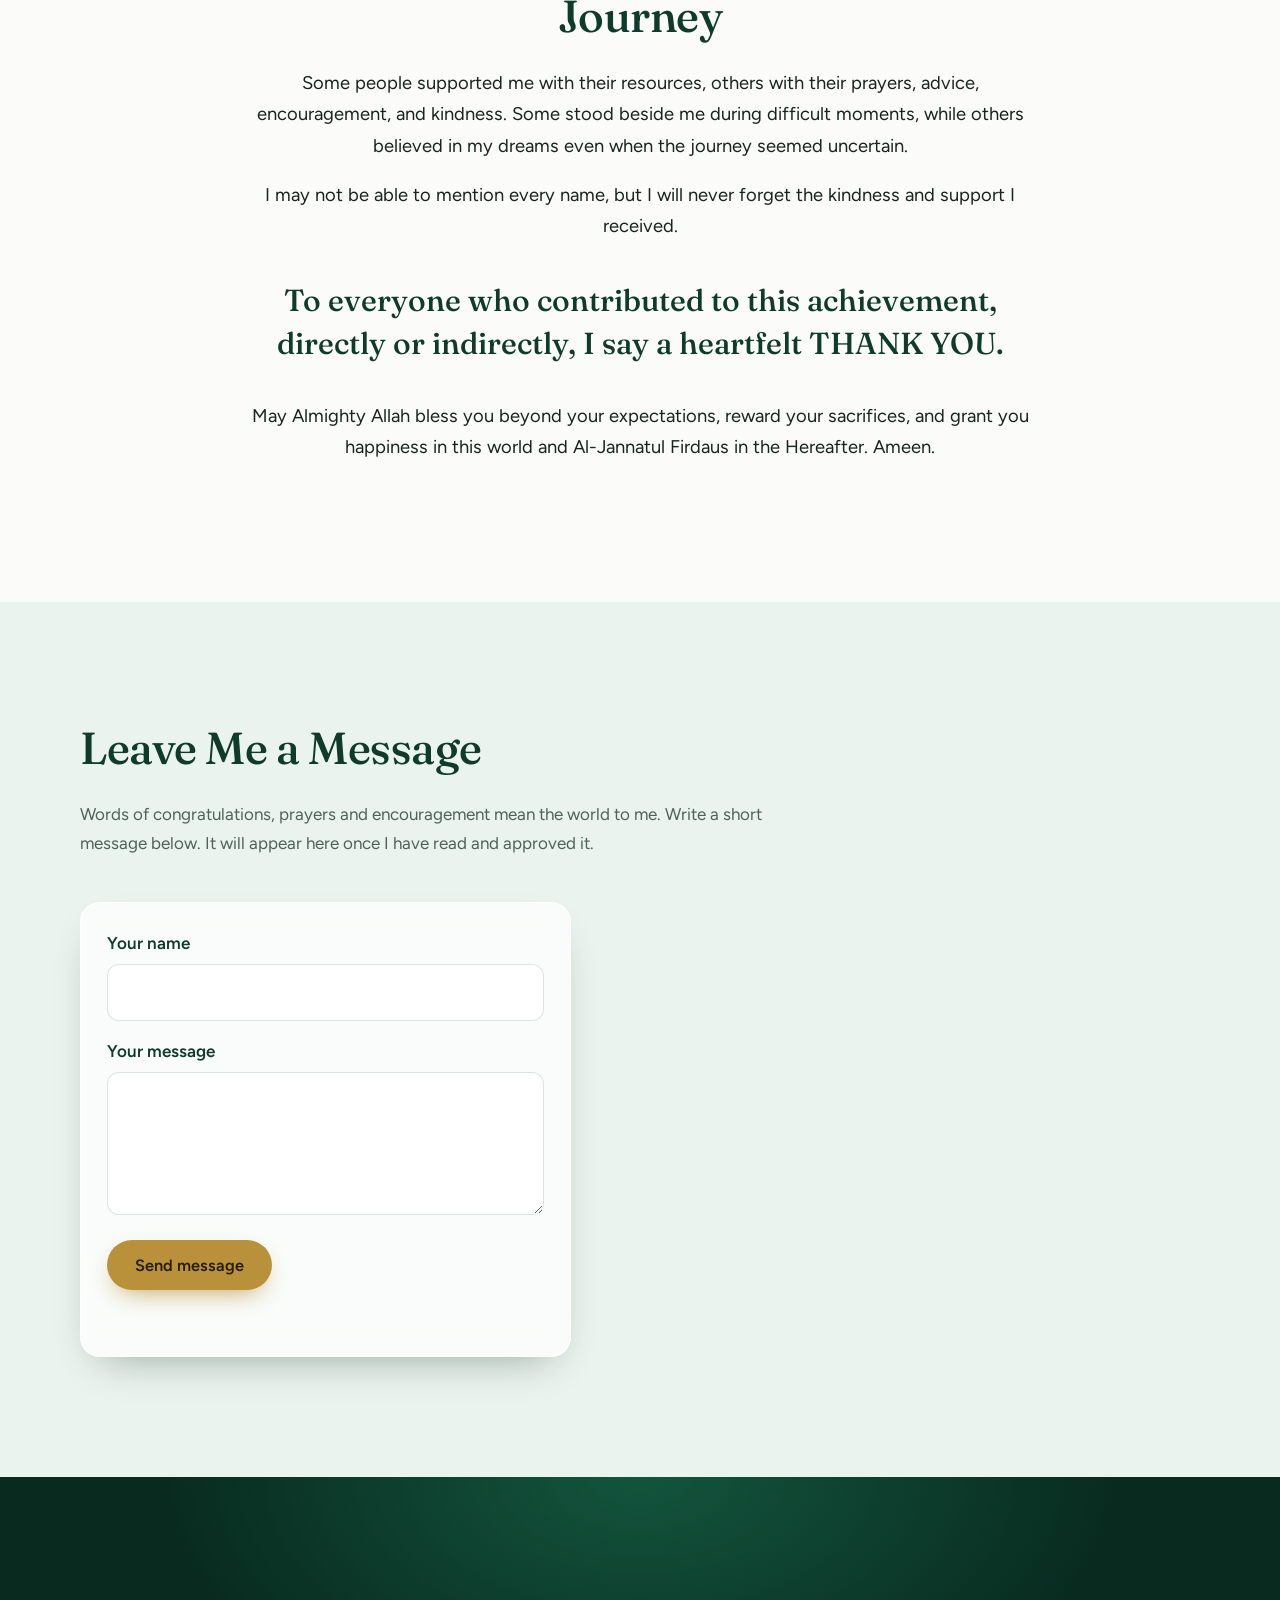
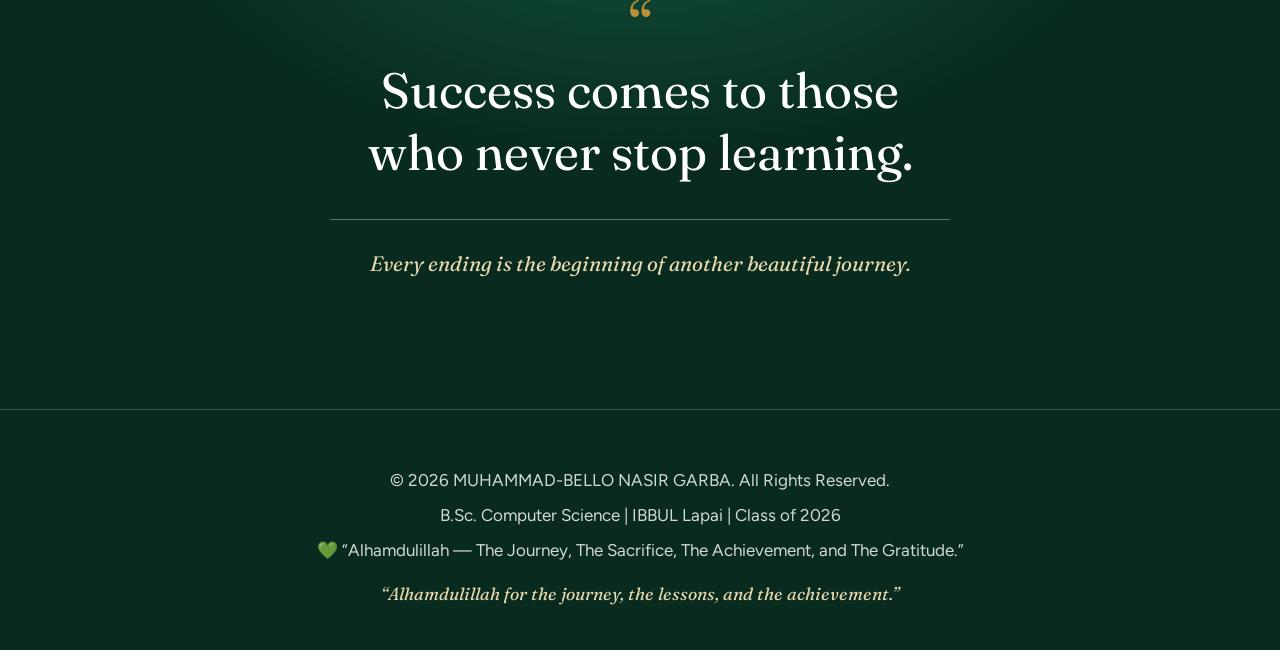
==== commit 79d95a28: "Add files via upload" ====
--- a/index.html
+++ b/index.html
@@ -13,7 +13,7 @@
   <link rel="preconnect" href="https://fonts.googleapis.com">
   <link rel="preconnect" href="https://fonts.gstatic.com" crossorigin>
   <link rel="stylesheet" href="https://fonts.googleapis.com/css2?family=Figtree:wght@400;500;600&family=Fraunces:opsz,wght@9..144,400;9..144,500;9..144,600&display=swap">
-  <link rel="stylesheet" href="gradsite-style.css">
+  <link rel="stylesheet" href="gradsite-style-final.css">
 </head>
 <body>
   <a class="skip-link" href="#main">Skip to content</a>
@@ -60,7 +60,7 @@
   <canvas id="confetti" aria-hidden="true"></canvas>
 
   <script src="gradsite-config.js"></script>
-  <script src="gradsite-default.js"></script>
-  <script src="gradsite-site.js" defer></script>
+  <script src="gradsite-default-final.js"></script>
+  <script src="gradsite-site-final.js" defer></script>
 </body>
 </html>
--- a/gradsite-style-final.css
+++ b/gradsite-style-final.css
@@ -0,0 +1,257 @@
+/* ===== Tokens (edit these to retheme the whole site) ===== */
+:root {
+  --forest: #0e3b2c;
+  --forest-deep: #082a1f;
+  --emerald: #1e7f5c;
+  --mist: #eaf3ed;
+  --ivory: #fbfcf9;
+  --white: #ffffff;
+  --gold: #b8913a;
+  --gold-soft: #e9d9ae;
+  --ink: #17241e;
+  --muted: #4f6158;
+  --line: rgba(14, 59, 44, 0.14);
+
+  --font-display: "Fraunces", Georgia, "Times New Roman", serif;
+  --font-body: "Figtree", system-ui, -apple-system, "Segoe UI", Roboto, sans-serif;
+
+  --radius: 20px;
+  --shadow: 0 18px 40px -22px rgba(8, 42, 31, 0.45);
+  --wrap: 1120px;
+  --ease: cubic-bezier(0.22, 0.8, 0.28, 1);
+}
+
+*, *::before, *::after { box-sizing: border-box; }
+html { scroll-behavior: smooth; scroll-padding-top: 76px; -webkit-text-size-adjust: 100%; }
+body {
+  margin: 0; background: var(--ivory); color: var(--ink);
+  font: 400 1.0625rem/1.7 var(--font-body);
+  -webkit-font-smoothing: antialiased; overflow-x: hidden;
+  animation: page-in 0.7s var(--ease) both;
+}
+@keyframes page-in { from { opacity: 0; } to { opacity: 1; } }
+img { max-width: 100%; display: block; }
+a { color: var(--emerald); }
+h1, h2, h3 { font-family: var(--font-display); font-weight: 500; line-height: 1.15; margin: 0 0 0.6em; color: var(--forest); letter-spacing: -0.01em; }
+h2 { font-size: clamp(1.9rem, 4.2vw, 2.8rem); }
+h3 { font-size: 1.3rem; }
+p { margin: 0 0 1em; }
+:focus-visible { outline: 3px solid var(--gold); outline-offset: 3px; border-radius: 6px; }
+.skip-link { position: absolute; left: -999px; top: 8px; background: var(--forest); color: #fff; padding: 10px 16px; border-radius: 8px; z-index: 100; }
+.skip-link:focus { left: 8px; }
+.preview-banner { position: sticky; top: 0; z-index: 60; background: var(--gold); color: #2b2100; text-align: center; padding: 8px 12px; font-weight: 600; font-size: 0.95rem; }
+
+/* ===== Header ===== */
+.site-header { position: fixed; inset: 0 0 auto 0; z-index: 50; transition: background 0.3s, box-shadow 0.3s; }
+.site-header.scrolled { background: rgba(251, 252, 249, 0.86); backdrop-filter: blur(14px); -webkit-backdrop-filter: blur(14px); box-shadow: 0 1px 0 var(--line); }
+.nav { max-width: var(--wrap); margin: 0 auto; padding: 12px 24px; display: flex; align-items: center; justify-content: space-between; }
+.brand { display: flex; align-items: center; gap: 10px; text-decoration: none; color: var(--forest); font-weight: 600; }
+.brand-mark { width: 38px; height: 38px; border-radius: 50%; background: var(--forest); color: #fff; display: grid; place-items: center; font: 500 0.95rem var(--font-display); box-shadow: 0 0 0 2px var(--gold-soft); }
+.nav-links { display: flex; gap: 6px; list-style: none; margin: 0; padding: 0; }
+.nav-links a { display: block; padding: 8px 14px; border-radius: 999px; text-decoration: none; color: var(--forest); font-weight: 500; font-size: 0.97rem; transition: background 0.2s, color 0.2s; }
+.nav-links a:hover { background: var(--forest); color: #fff; }
+.nav-toggle { display: none; width: 44px; height: 44px; border: 0; border-radius: 12px; background: var(--forest); cursor: pointer; position: relative; }
+.nav-toggle span { position: absolute; left: 12px; right: 12px; height: 2px; background: #fff; transition: transform 0.25s, top 0.25s; }
+.nav-toggle span:first-child { top: 17px; } .nav-toggle span:last-child { top: 25px; }
+.nav-toggle[aria-expanded="true"] span:first-child { top: 21px; transform: rotate(45deg); }
+.nav-toggle[aria-expanded="true"] span:last-child { top: 21px; transform: rotate(-45deg); }
+
+/* Header sits on the dark hero until the page scrolls */
+.site-header:not(.scrolled) .brand { color: #fff; }
+.site-header:not(.scrolled) .brand-mark { background: #fff; color: var(--forest); }
+.site-header:not(.scrolled) .nav-toggle { background: rgba(255, 255, 255, 0.14); border: 1px solid rgba(255, 255, 255, 0.45); }
+@media (min-width: 881px) {
+  .site-header:not(.scrolled) .nav-links a { color: #fff; }
+  .site-header:not(.scrolled) .nav-links a:hover { background: rgba(255, 255, 255, 0.18); }
+}
+
+/* ===== Hero ===== */
+.hero {
+  position: relative; min-height: 100svh; display: grid; align-items: center; overflow: hidden;
+  padding: 120px 24px 72px;
+  background:
+    radial-gradient(900px 520px at 85% 20%, rgba(30, 127, 92, 0.45), transparent 60%),
+    radial-gradient(700px 500px at 0% 100%, rgba(184, 145, 58, 0.18), transparent 60%),
+    linear-gradient(160deg, var(--forest-deep), var(--forest) 70%);
+  color: #fff;
+}
+.hero-inner { max-width: var(--wrap); margin: 0 auto; width: 100%; display: grid; grid-template-columns: 1.15fr 0.85fr; gap: clamp(32px, 6vw, 80px); align-items: center; }
+.hero h1 { color: #fff; font-size: clamp(2.1rem, 5vw, 3.7rem); margin-bottom: 0.45em; text-wrap: balance; }
+.hero-name { font: 600 clamp(0.95rem, 1.6vw, 1.15rem)/1.4 var(--font-body); letter-spacing: 0.06em; color: var(--gold-soft); margin: 0 0 18px; }
+.hero-sub { color: rgba(255, 255, 255, 0.86); font-size: 1.12rem; max-width: 54ch; margin-bottom: 28px; }
+.hero-facts { display: flex; flex-wrap: wrap; gap: 10px; margin: 0 0 32px; padding: 0; list-style: none; }
+.hero-facts li { padding: 9px 16px; border-radius: 999px; background: rgba(255, 255, 255, 0.1); border: 1px solid rgba(255, 255, 255, 0.22); backdrop-filter: blur(10px); -webkit-backdrop-filter: blur(10px); font-size: 0.97rem; }
+
+.btn { display: inline-flex; align-items: center; gap: 10px; padding: 15px 28px; border-radius: 999px; border: 0; background: var(--gold); color: #261c00; font: 600 1.02rem var(--font-body); text-decoration: none; cursor: pointer; position: relative; overflow: hidden; transition: transform 0.25s var(--ease), box-shadow 0.25s; box-shadow: 0 10px 26px -10px rgba(184, 145, 58, 0.9); }
+.btn::after { content: ""; position: absolute; inset: 0; background: linear-gradient(105deg, transparent 30%, rgba(255, 255, 255, 0.45) 50%, transparent 70%); transform: translateX(-120%); animation: shine 3.8s 1.6s infinite; }
+@keyframes shine { 0%, 60% { transform: translateX(-120%); } 100% { transform: translateX(120%); } }
+.btn:hover { transform: translateY(-2px); box-shadow: 0 16px 30px -12px rgba(184, 145, 58, 1); }
+.btn .chev { transition: transform 0.25s; } .btn:hover .chev { transform: translateY(3px); }
+
+/* The one memorable shape: an arch, like a doorway to the next chapter */
+.arch-wrap { position: relative; width: min(100%, 380px); margin-inline: auto; justify-self: center; }
+.arch-wrap::before { content: ""; position: absolute; inset: -14px -14px 14px 14px; border: 2px solid var(--gold); border-radius: 999px 999px 24px 24px; opacity: 0.8; }
+.arch { position: relative; aspect-ratio: 4 / 5; border-radius: 999px 999px 24px 24px; overflow: hidden; background: var(--emerald); box-shadow: 0 30px 60px -28px rgba(0, 0, 0, 0.7); }
+.arch img { width: 100%; height: 100%; object-fit: cover; }
+.hero-reveal { animation: rise 0.9s var(--ease) both; }
+.hero-reveal.d1 { animation-delay: 0.1s; } .hero-reveal.d2 { animation-delay: 0.22s; } .hero-reveal.d3 { animation-delay: 0.34s; } .hero-reveal.d4 { animation-delay: 0.46s; }
+@keyframes rise { from { opacity: 0; transform: translateY(22px); } to { opacity: 1; transform: none; } }
+
+/* Placeholder (shown until real photos are uploaded) */
+.ph { width: 100%; height: 100%; display: grid; place-content: center; justify-items: center; gap: 10px; text-align: center; padding: 18px; color: rgba(255, 255, 255, 0.9);
+  background: linear-gradient(155deg, #1e7f5c, #0e3b2c); font: 500 0.95rem var(--font-body); }
+.ph svg { width: 54px; height: 54px; }
+.ph.light { background: linear-gradient(155deg, #eaf3ed, #cfe5d7); color: var(--forest); }
+
+/* ===== Sections ===== */
+.section { padding: clamp(72px, 10vw, 120px) 24px; }
+.section.tinted { background: var(--mist); }
+.wrap { max-width: var(--wrap); margin: 0 auto; }
+.section-head { max-width: 720px; margin-bottom: 44px; }
+.section-head p { color: var(--muted); }
+.reveal { opacity: 0; transform: translateY(18px); transition: opacity 0.7s var(--ease), transform 0.7s var(--ease); }
+.reveal.in { opacity: 1; transform: none; }
+
+/* About */
+.about-grid { display: grid; grid-template-columns: 1.1fr 0.9fr; gap: clamp(28px, 5vw, 64px); align-items: start; }
+.about-text { font-size: 1.12rem; }
+.facts { margin: 0; padding: 28px; border-radius: var(--radius); background: var(--white); border: 1px solid var(--line); box-shadow: var(--shadow); }
+.facts div { padding: 12px 0; border-bottom: 1px solid var(--line); }
+.facts div:last-child { border-bottom: 0; }
+.facts dt { font-size: 0.88rem; color: var(--muted); }
+.facts dd { margin: 2px 0 0; font-weight: 600; color: var(--forest); }
+.about-photo { margin-bottom: 20px; border-radius: var(--radius); overflow: hidden; aspect-ratio: 4/3; }
+.about-photo img { width: 100%; height: 100%; object-fit: cover; }
+
+/* Cards */
+.cards { display: grid; grid-template-columns: repeat(auto-fit, minmax(270px, 1fr)); gap: 20px; }
+.card { background: var(--white); border: 1px solid var(--line); border-radius: var(--radius); padding: 26px; box-shadow: var(--shadow); transition: transform 0.3s var(--ease), border-color 0.3s; }
+.card:hover { transform: translateY(-4px); border-color: var(--gold); }
+.card h3 { margin-bottom: 0.4em; }
+.card p:last-child { margin-bottom: 0; color: var(--muted); }
+.card .tag { display: inline-block; margin-bottom: 12px; padding: 3px 12px; border-radius: 999px; background: var(--mist); color: var(--forest); font-weight: 600; font-size: 0.85rem; }
+.group-title { margin: 36px 0 16px; font-size: 1.5rem; }
+.group-title:first-of-type { margin-top: 0; }
+
+/* Skills */
+.skills-grid { display: grid; grid-template-columns: 1fr 1fr; gap: clamp(28px, 5vw, 64px); align-items: center; }
+.chips { display: flex; flex-wrap: wrap; gap: 12px; padding: 0; margin: 0; list-style: none; }
+.chips li { padding: 11px 20px; border-radius: 999px; background: var(--mist); border: 1px solid var(--line); color: var(--forest); font-weight: 500; transition: background 0.25s, color 0.25s, transform 0.25s var(--ease); }
+.chips li:hover { background: var(--forest); color: #fff; transform: translateY(-2px); }
+.goal { position: relative; padding: 32px 30px; border-radius: var(--radius); background: var(--forest); color: #fff; }
+.goal h3 { color: var(--gold-soft); }
+.goal p { margin: 0; font: 400 1.2rem/1.6 var(--font-display); }
+
+/* Timeline (a real sequence, so years mark the steps) */
+.timeline { position: relative; list-style: none; margin: 0; padding: 0; }
+.timeline::before { content: ""; position: absolute; left: 22px; top: 6px; bottom: 6px; width: 2px; background: linear-gradient(var(--gold), var(--emerald)); }
+.tl-item { position: relative; padding: 0 0 36px 68px; }
+.tl-item:last-child { padding-bottom: 0; }
+.tl-dot { position: absolute; left: 0; top: 0; width: 46px; height: 46px; border-radius: 50%; background: var(--forest); color: #fff; display: grid; place-items: center; font: 600 0.82rem var(--font-body); box-shadow: 0 0 0 6px var(--mist), 0 0 0 8px var(--gold-soft); }
+.tl-item:last-child .tl-dot { background: var(--gold); color: #261c00; }
+.tl-body { background: var(--white); border: 1px solid var(--line); border-radius: var(--radius); padding: 20px 24px; box-shadow: var(--shadow); }
+.tl-body h3 { margin-bottom: 0.25em; } .tl-body p { margin: 0; color: var(--muted); }
+
+/* Gallery */
+.gallery { display: grid; grid-template-columns: repeat(auto-fill, minmax(230px, 1fr)); grid-auto-rows: 14px; gap: 14px; }
+.g-item { grid-row: span 18; position: relative; padding: 0; border: 0; border-radius: 16px; overflow: hidden; cursor: zoom-in; background: var(--mist); }
+.g-item:nth-child(3n+2) { grid-row: span 22; }
+.g-item:nth-child(5n+1) { grid-row: span 24; }
+.g-item img, .g-item .ph { width: 100%; height: 100%; object-fit: cover; transition: transform 0.6s var(--ease); }
+.g-item:hover img, .g-item:hover .ph { transform: scale(1.05); }
+.g-cap { position: absolute; inset: auto 0 0 0; padding: 28px 14px 12px; text-align: left; color: #fff; font-size: 0.95rem; background: linear-gradient(transparent, rgba(8, 42, 31, 0.78)); opacity: 0; transition: opacity 0.3s; }
+.g-item:hover .g-cap, .g-item:focus-visible .g-cap { opacity: 1; }
+@media (hover: none) { .g-cap { opacity: 1; } }
+
+.lightbox { position: fixed; inset: 0; z-index: 90; background: rgba(5, 25, 18, 0.94); display: grid; grid-template-columns: 64px 1fr 64px; align-items: center; padding: 20px; animation: page-in 0.25s both; }
+.lightbox[hidden] { display: none; }
+.lb-figure { margin: 0; text-align: center; min-width: 0; }
+.lb-figure img { max-height: 78vh; margin: 0 auto; border-radius: 12px; object-fit: contain; animation: lb-in 0.35s var(--ease); }
+@keyframes lb-in { from { opacity: 0; transform: scale(0.97); } to { opacity: 1; transform: none; } }
+.lb-figure figcaption { color: #fff; margin-top: 14px; min-height: 1.5em; }
+.lb-btn { width: 52px; height: 52px; border: 0; border-radius: 50%; background: rgba(255, 255, 255, 0.14); color: #fff; font-size: 2rem; line-height: 1; cursor: pointer; transition: background 0.2s; }
+.lb-btn:hover { background: var(--gold); color: #261c00; }
+.lb-close { position: absolute; top: 16px; right: 16px; z-index: 2; }
+
+/* Appreciation */
+.passage { max-width: 760px; margin: 0 auto 48px; padding: clamp(26px, 4vw, 44px); border-radius: 28px; background: rgba(255, 255, 255, 0.7); border: 1px solid rgba(255, 255, 255, 0.9); box-shadow: var(--shadow); backdrop-filter: blur(14px); -webkit-backdrop-filter: blur(14px); }
+.passage p { font: 400 1.18rem/1.75 var(--font-display); color: var(--forest); }
+.passage p:first-child::first-letter { font-size: 3.2rem; float: left; line-height: 0.9; padding: 6px 10px 0 0; color: var(--gold); }
+.passage p:last-child { margin-bottom: 0; }
+.glass { background: rgba(255, 255, 255, 0.72); border: 1px solid rgba(255, 255, 255, 0.95); backdrop-filter: blur(12px); -webkit-backdrop-filter: blur(12px); }
+.heart { width: 28px; height: 28px; color: var(--gold); margin-bottom: 10px; }
+.people { display: grid; grid-template-columns: repeat(auto-fit, minmax(290px, 1fr)); gap: 22px; }
+.person { border-radius: var(--radius); overflow: hidden; display: flex; flex-direction: column; box-shadow: var(--shadow); transition: transform 0.3s var(--ease); }
+.person:hover { transform: translateY(-4px); }
+.person-photo { aspect-ratio: 4/3; background: var(--mist); }
+.person-photo img { width: 100%; height: 100%; object-fit: cover; }
+.person-body { padding: 24px; }
+.person .role { margin: -0.4em 0 0.9em; color: var(--emerald); font-weight: 600; font-size: 0.95rem; }
+.person .msg { white-space: pre-line; }
+.prayer { margin: 1em 0 0; padding: 12px 16px; border-left: 3px solid var(--gold); background: rgba(184, 145, 58, 0.1); border-radius: 0 12px 12px 0; font-style: italic; color: var(--forest); }
+
+/* Thanks */
+.thanks { max-width: 780px; margin: 0 auto; text-align: center; }
+.thanks p { font-size: 1.15rem; }
+.thanks p:nth-of-type(3) { font: 500 clamp(1.4rem, 3vw, 1.9rem)/1.4 var(--font-display); color: var(--forest); margin: 1.2em 0; }
+.ornament { display: block; width: 90px; height: 14px; margin: 0 auto 26px; color: var(--gold); }
+
+/* Quotes */
+.quotes { padding: clamp(80px, 11vw, 130px) 24px; text-align: center; color: #fff; background: radial-gradient(700px 400px at 50% 0%, rgba(30, 127, 92, 0.5), transparent 70%), var(--forest-deep); }
+.quote-main { max-width: 860px; margin: 0 auto; font: 400 clamp(1.8rem, 4.6vw, 3.1rem)/1.25 var(--font-display); text-wrap: balance; }
+.quote-main::before { content: "\201C"; display: block; font-size: 4rem; line-height: 0.6; color: var(--gold); margin-bottom: 14px; }
+.quote-extra { max-width: 620px; margin: 36px auto 0; padding-top: 28px; border-top: 1px solid rgba(233, 217, 174, 0.4); color: var(--gold-soft); font: italic 400 1.3rem/1.5 var(--font-display); }
+
+/* Footer */
+.footer { background: var(--forest-deep); color: rgba(255, 255, 255, 0.82); padding: 56px 24px 40px; text-align: center; border-top: 1px solid rgba(233, 217, 174, 0.25); }
+.social { display: flex; justify-content: center; flex-wrap: wrap; gap: 12px; list-style: none; margin: 0 0 30px; padding: 0; }
+.social a { display: grid; place-items: center; width: 48px; height: 48px; border-radius: 50%; border: 1px solid rgba(255, 255, 255, 0.28); color: #fff; transition: background 0.25s, color 0.25s, transform 0.25s var(--ease); }
+.social a:hover { background: var(--gold); border-color: var(--gold); color: #261c00; transform: translateY(-3px); }
+.social svg { width: 22px; height: 22px; }
+.people-title { margin-top: 56px; }
+.footer p { margin: 0 0 6px; }
+.footer .closing { margin-top: 18px; font: italic 400 1.1rem var(--font-display); color: var(--gold-soft); }
+
+#confetti { position: fixed; inset: 0; width: 100%; height: 100%; pointer-events: none; z-index: 80; }
+
+/* ===== Responsive ===== */
+@media (max-width: 880px) {
+  .nav-toggle { display: block; }
+  .nav-links { position: absolute; top: 100%; left: 16px; right: 16px; flex-direction: column; padding: 10px; border-radius: 18px; background: rgba(251, 252, 249, 0.97); box-shadow: var(--shadow); border: 1px solid var(--line); display: none; }
+  .nav-links.open { display: flex; }
+  .hero { padding-top: 104px; }
+  .hero-inner, .about-grid, .skills-grid { grid-template-columns: 1fr; }
+  .arch-wrap { order: -1; width: min(72%, 300px); }
+  .lightbox { grid-template-columns: 1fr; }
+  .lb-prev, .lb-next { position: absolute; bottom: 20px; z-index: 2; }
+  .lb-prev { left: calc(50% - 64px); } .lb-next { right: calc(50% - 64px); }
+  .lb-figure img { max-height: 70vh; }
+}
+@media (max-width: 480px) {
+  body { font-size: 1rem; }
+  .brand-text { display: none; }
+  .tl-item { padding-left: 62px; }
+}
+@media (prefers-reduced-motion: reduce) {
+  html { scroll-behavior: auto; }
+  *, *::before, *::after { animation-duration: 0.001ms !important; animation-iteration-count: 1 !important; transition-duration: 0.001ms !important; }
+  .reveal { opacity: 1; transform: none; }
+  #confetti { display: none; }
+}
+
+/* Visitor messages */
+.msg-grid { display: grid; grid-template-columns: 0.9fr 1.1fr; gap: 28px; align-items: start; }
+.msg-form { padding: 26px; border-radius: var(--radius); box-shadow: var(--shadow); }
+.msg-form .field { display: block; margin-bottom: 16px; }
+.msg-form .field span { display: block; font-weight: 600; color: var(--forest); margin-bottom: 6px; }
+.msg-form input[type="text"], .msg-form textarea { width: 100%; padding: 13px 14px; border: 1px solid var(--line); border-radius: 12px; background: #fff; color: var(--ink); font: inherit; }
+.msg-form textarea { resize: vertical; min-height: 120px; }
+.msg-form .btn:disabled { opacity: 0.6; cursor: wait; }
+.trap { position: absolute; left: -9999px; width: 1px; height: 1px; opacity: 0; }
+.form-status { margin: 14px 0 0; color: var(--forest); font-weight: 500; min-height: 1.5em; }
+.msg-list { display: grid; gap: 14px; max-height: 620px; overflow-y: auto; padding-right: 4px; }
+.msg-card { padding: 20px 22px; border-radius: var(--radius); box-shadow: var(--shadow); }
+.msg-text { margin: 0 0 10px; white-space: pre-line; overflow-wrap: anywhere; }
+.msg-by { margin: 0; color: var(--emerald); font-weight: 600; }
+.msg-empty { color: var(--muted); }
+@media (max-width: 880px) { .msg-grid { grid-template-columns: 1fr; } .msg-list { max-height: none; } }
